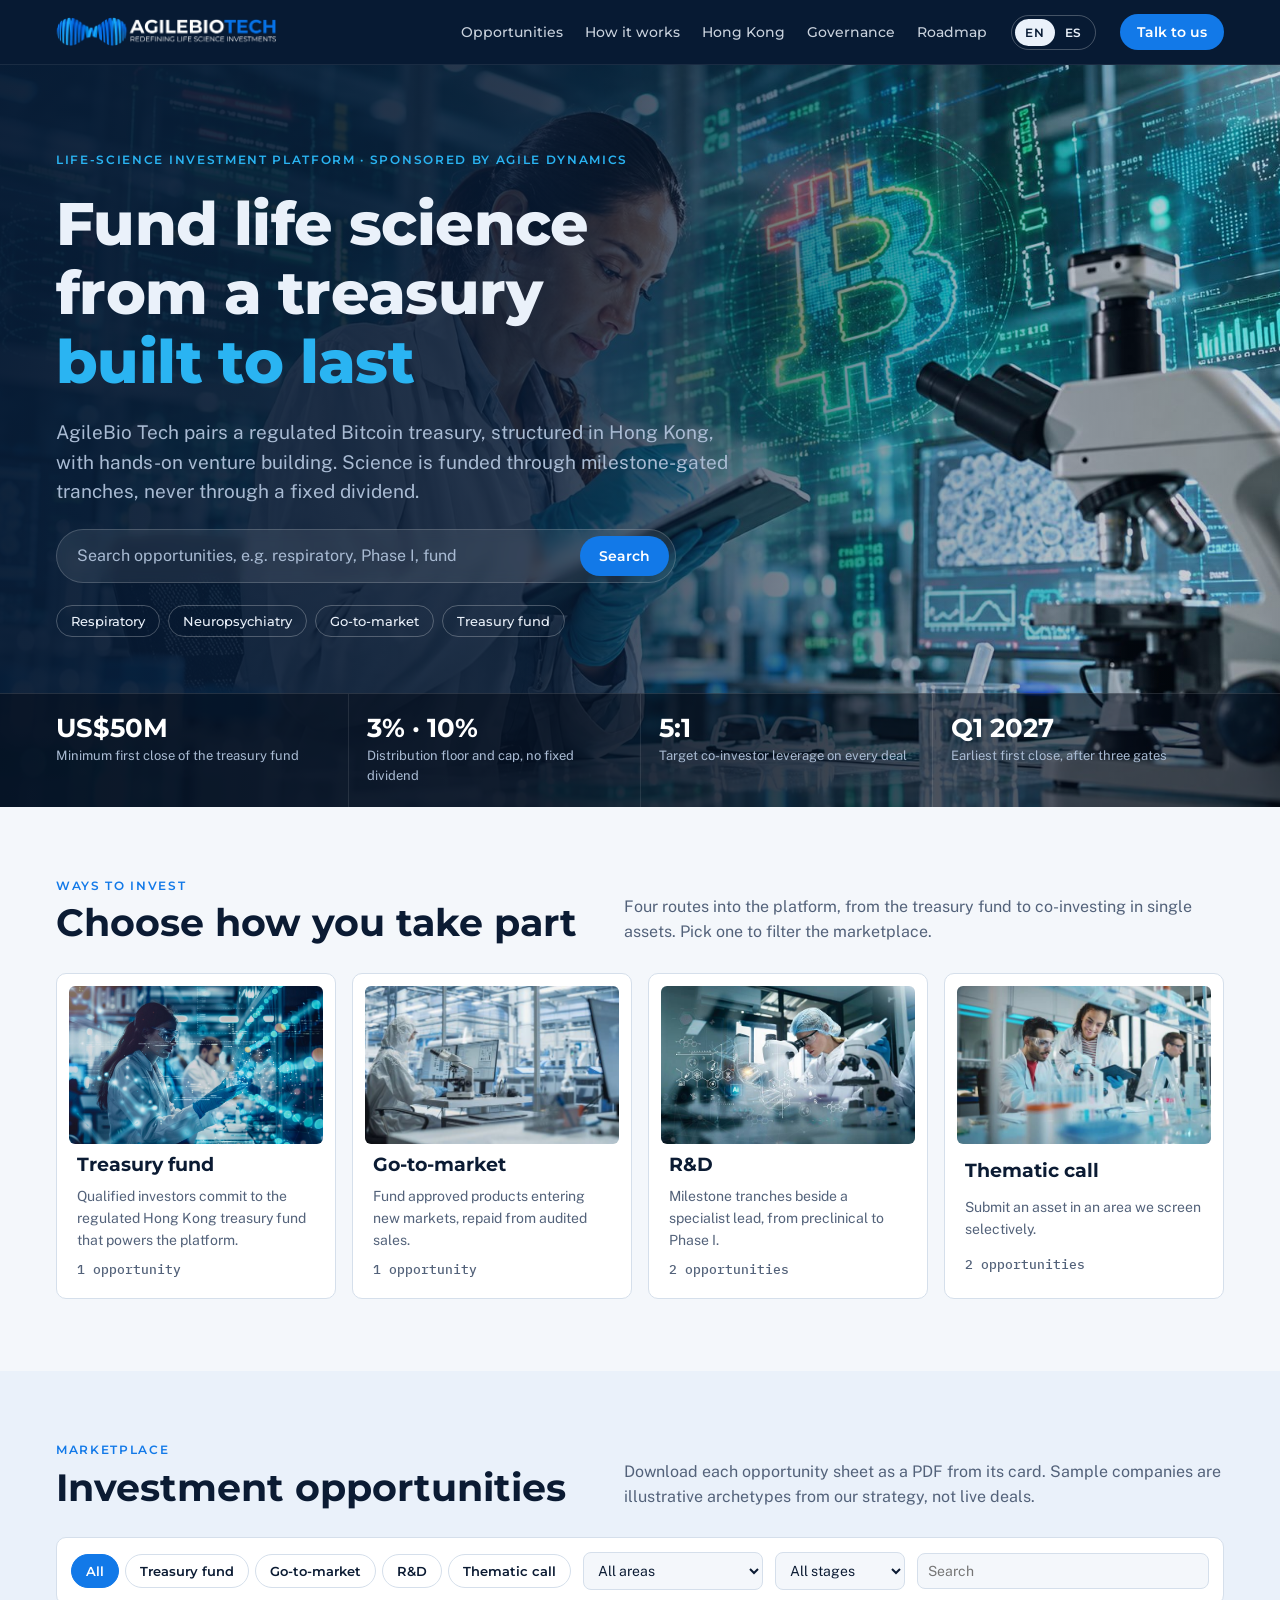
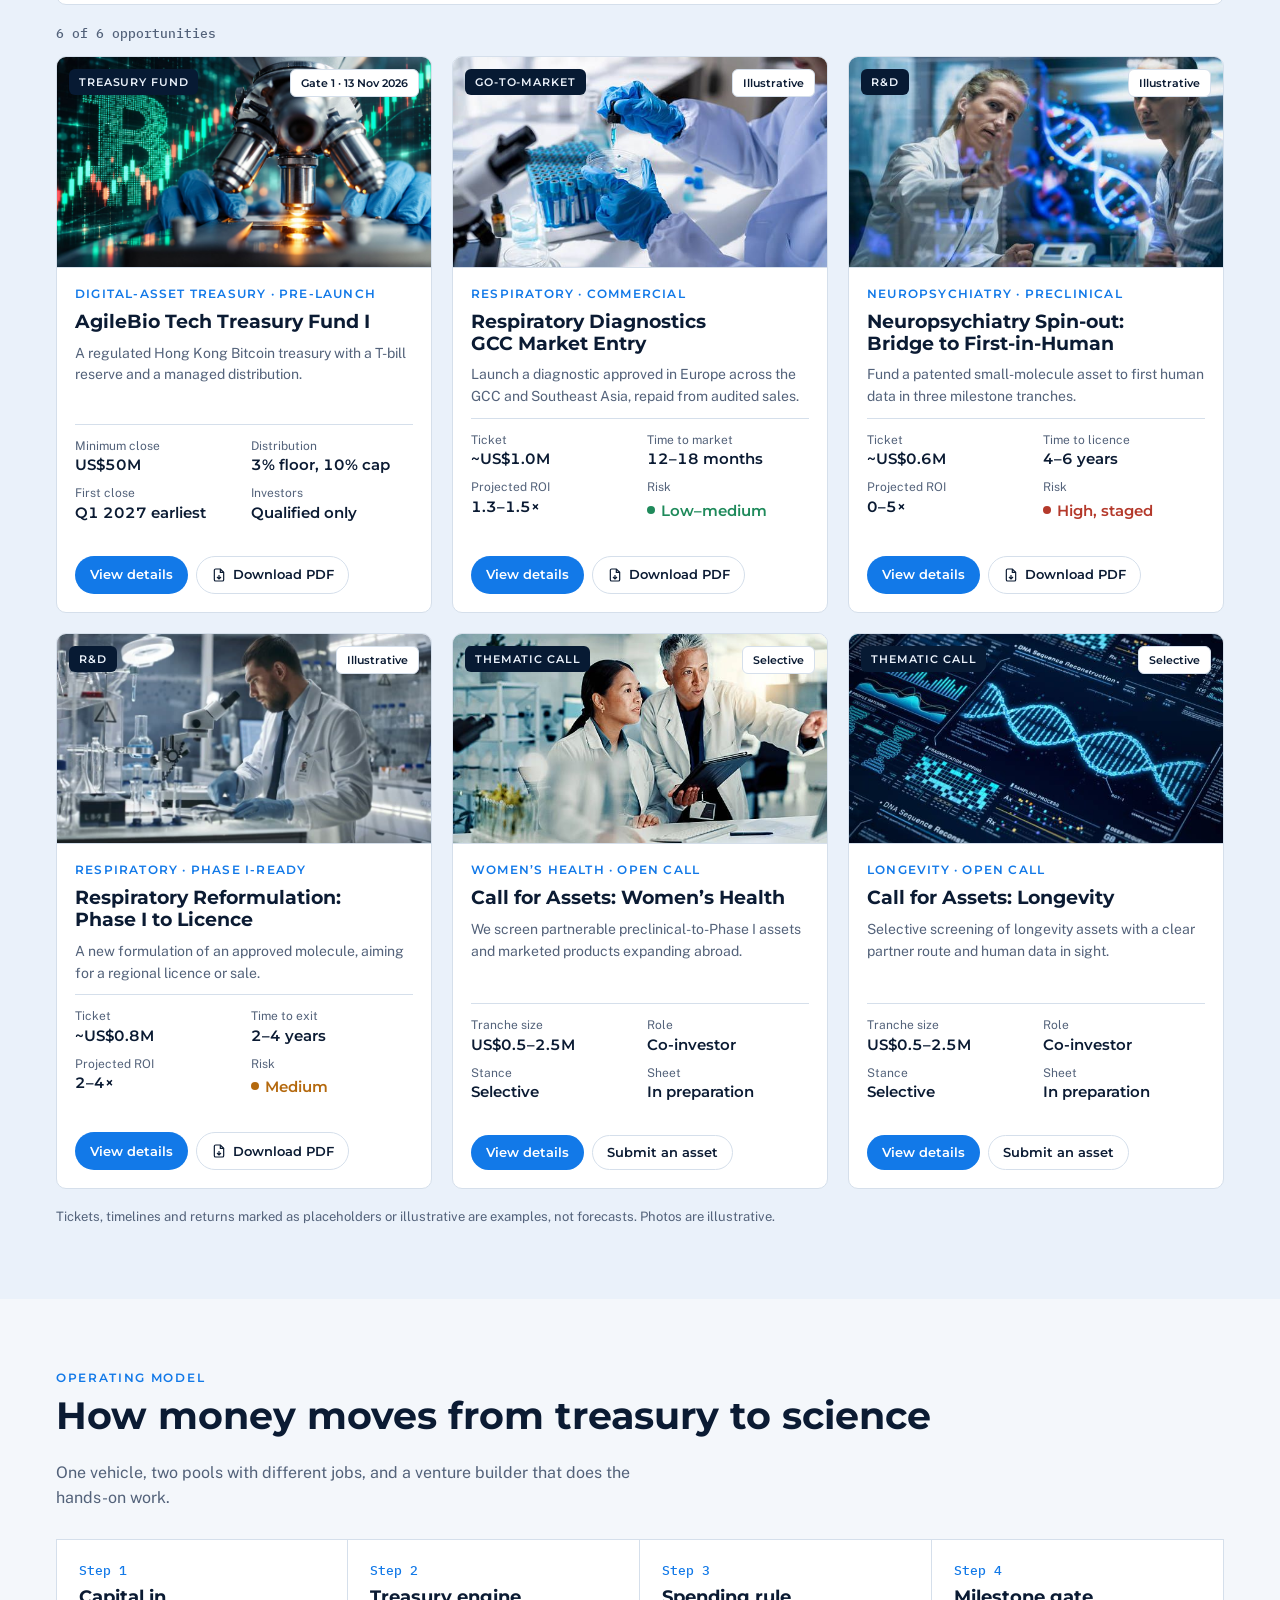
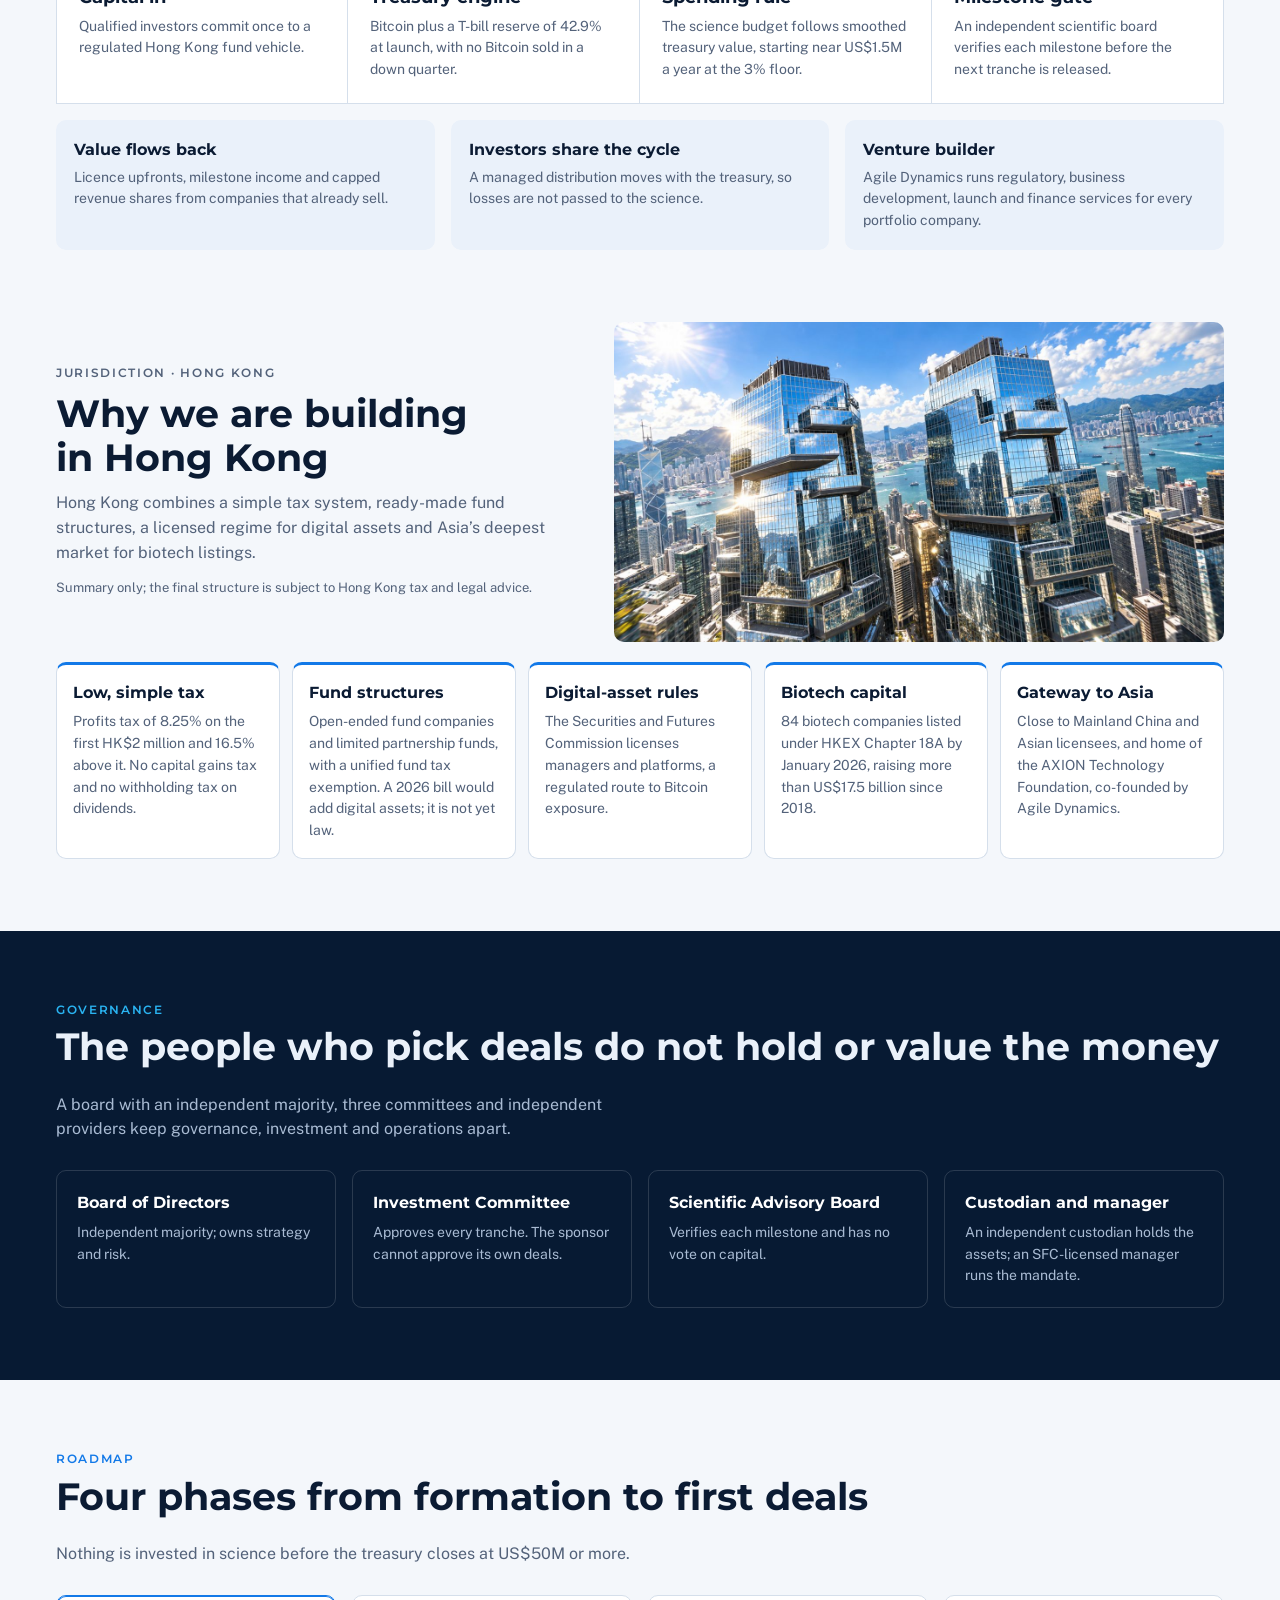
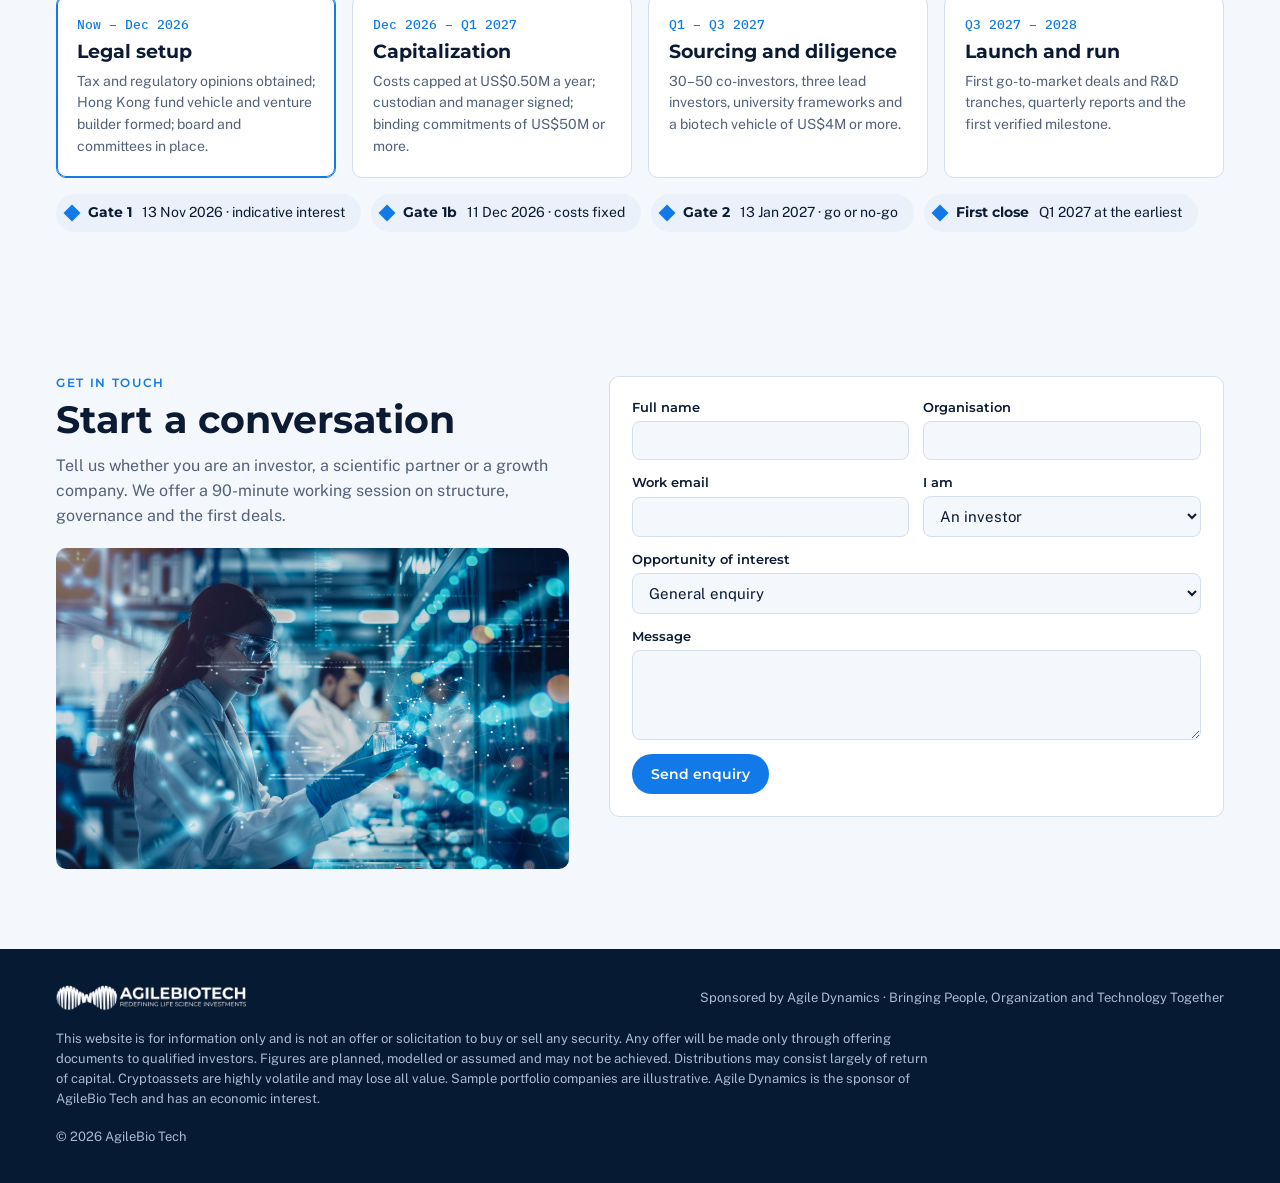
==== biotech/index.html @ 610069b4 "Add AgileBio Tech site at /biotech The site came as an export of a claude.ai artifact (index.html wi" ====
<!doctype html>
<html lang="en">
<head>
<meta charset="utf-8">
<meta name="viewport" content="width=device-width,initial-scale=1,viewport-fit=cover">
<title>AgileBio Tech</title>
<link rel="icon" type="image/png" href="/biotech/img/favicon.png">
<link rel="apple-touch-icon" href="/biotech/img/apple-touch-icon.png">
<link rel="preconnect" href="https://fonts.googleapis.com">
<link rel="preconnect" href="https://fonts.gstatic.com" crossorigin>
<link rel="stylesheet" href="https://fonts.googleapis.com/css2?family=Montserrat:wght@500;600;700;800&family=Public+Sans:wght@400;500;600&family=IBM+Plex+Mono:wght@500&display=swap">
<style>:root{color-scheme:light;box-sizing:border-box;padding-top:env(safe-area-inset-top,0px);padding-bottom:env(safe-area-inset-bottom,0px)}html{scroll-padding-top:env(safe-area-inset-top,0px)}body{margin:0;padding:0;font:14px -apple-system,BlinkMacSystemFont,sans-serif;background:#fff;color:#000}img{max-width:100%}[hidden]:not([hidden=until-found i]){display:none!important}</style>
<style>
/* Layout: navy masthead and hero, then a light marketplace of opportunity cards, then explanatory bands. */
:root{
  --bg:#F4F7FB; --surface:#FFFFFF; --surface-2:#EAF1FA; --ink:#0B1B33; --muted:#53627A; --line:#D5DFEB;
  --accent:#1279E8; --accent-ink:#FFFFFF; --sky:#2AB4F2; --navy:#071A33; --navy-ink:#EAF1FA; --navy-muted:#A9BBD3;
  --hatch:#DCE6F2; --good:#1F8A5B; --warn:#B4690E; --crit:#B4392B;
  --display:"Montserrat",Arial,sans-serif; --body:"Public Sans","Helvetica Neue",Arial,sans-serif; --mono:"IBM Plex Mono",ui-monospace,Menlo,monospace;
  --radius:10px;
}
@media (prefers-color-scheme: dark){ :root:not([data-theme="light"]){
  --bg:#07101D; --surface:#0E1A2C; --surface-2:#13233A; --ink:#E6EEF8; --muted:#9AACC5; --line:#21324B;
  --accent:#3B93F5; --accent-ink:#06101E; --sky:#4BC3F7; --navy:#040B16; --navy-ink:#EAF1FA; --navy-muted:#A9BBD3;
  --hatch:#1A2B44; --good:#4CC28C; --warn:#E5A04A; --crit:#EE7B6C; color-scheme:dark }}
:root[data-theme="dark"]{
  --bg:#07101D; --surface:#0E1A2C; --surface-2:#13233A; --ink:#E6EEF8; --muted:#9AACC5; --line:#21324B;
  --accent:#3B93F5; --accent-ink:#06101E; --sky:#4BC3F7; --navy:#040B16; --navy-ink:#EAF1FA; --navy-muted:#A9BBD3;
  --hatch:#1A2B44; --good:#4CC28C; --warn:#E5A04A; --crit:#EE7B6C; color-scheme:dark }
*{box-sizing:border-box}
html{scroll-behavior:smooth}
@media (prefers-reduced-motion: reduce){html{scroll-behavior:auto}*{transition:none!important;animation:none!important}}
body{background:var(--bg);color:var(--ink);font:16px/1.55 var(--body)}
body::before{content:"";position:fixed;inset:0 0 auto;height:env(safe-area-inset-top,0px);z-index:30;background:var(--navy)}
a{color:var(--accent)}
h1,h2,h3{font-family:var(--display);text-wrap:balance;margin:0;line-height:1.15}
p{margin:0}
.wrap{max-width:1200px;margin:0 auto;padding-left:max(16px,env(safe-area-inset-left,0px));padding-right:max(16px,env(safe-area-inset-right,0px))}
.eyebrow{font:600 12px/1.2 var(--display);letter-spacing:.14em;text-transform:uppercase;color:var(--accent)}
.btn{display:inline-flex;align-items:center;gap:8px;font:600 14px/1 var(--display);padding:12px 18px;border-radius:999px;border:1px solid transparent;cursor:pointer;text-decoration:none;transition:transform .15s,background .15s}
.btn:focus-visible,button:focus-visible,a:focus-visible,select:focus-visible,input:focus-visible,textarea:focus-visible{outline:3px solid var(--sky);outline-offset:2px}
.btn-primary{background:var(--accent);color:var(--accent-ink)}
.btn-primary:hover{transform:translateY(-1px)}
.btn-ghost{background:transparent;color:var(--ink);border-color:var(--line)}
.btn-ghost:hover{border-color:var(--accent);color:var(--accent)}

/* Masthead */
header.top{position:sticky;top:env(safe-area-inset-top,0px);z-index:20;background:var(--navy);border-bottom:1px solid rgba(255,255,255,.08)}
.top .wrap{display:flex;align-items:center;gap:24px;padding-block:14px}
.logo img{height:30px;width:auto;display:block}
nav.main{display:flex;gap:22px;margin-left:auto;flex-wrap:wrap}
nav.main a{color:var(--navy-ink);text-decoration:none;font:500 14px var(--display);opacity:.85}
nav.main a:hover{opacity:1;color:var(--sky)}
.top .btn{padding:10px 16px}
.lang{display:flex;border:1px solid rgba(255,255,255,.25);border-radius:999px;padding:3px}
.lang button{background:transparent;border:0;color:var(--navy-ink);font:600 12px var(--display);letter-spacing:.06em;padding:6px 10px;border-radius:999px;cursor:pointer}
.lang button[aria-pressed="true"]{background:var(--navy-ink);color:var(--navy)}
@media (max-width:900px){nav.main{display:none}.lang{margin-left:auto}}
@media (max-width:420px){.top .btn{display:none}}

/* Hero */
.hero{position:relative;background:var(--navy);color:var(--navy-ink);overflow:hidden}
.hero img.bg{position:absolute;inset:0;width:100%;height:100%;object-fit:cover;object-position:70% 30%}
.hero::after{content:"";position:absolute;inset:0;background:linear-gradient(90deg,rgba(7,26,51,.96) 0%,rgba(7,26,51,.86) 42%,rgba(7,26,51,.35) 75%,rgba(7,26,51,.15) 100%)}
.hero .wrap{position:relative;z-index:1;padding-block:88px 56px;display:grid;gap:22px}
.hero h1{font-size:clamp(34px,5.2vw,60px);font-weight:800;max-width:15ch;letter-spacing:-.01em}
.hero h1 span{color:var(--sky)}
.hero .lede{font-size:clamp(16px,1.6vw,19px);max-width:56ch;color:var(--navy-muted)}
.hero .eyebrow{color:var(--sky)}
.search{display:flex;gap:8px;max-width:620px;background:rgba(255,255,255,.08);border:1px solid rgba(255,255,255,.18);padding:6px;border-radius:999px;backdrop-filter:blur(6px)}
.search input{flex:1;min-width:0;background:transparent;border:0;color:var(--navy-ink);font:16px var(--body);padding:8px 14px}
.search input::placeholder{color:var(--navy-muted)}
.quick{display:flex;flex-wrap:wrap;gap:8px}
.quick button{background:transparent;border:1px solid rgba(255,255,255,.25);color:var(--navy-ink);border-radius:999px;padding:7px 14px;font:500 13px var(--display);cursor:pointer}
.quick button:hover{border-color:var(--sky);color:var(--sky)}
.stats{position:relative;z-index:1;border-top:1px solid rgba(255,255,255,.12);background:rgba(4,12,24,.55)}
.stats .wrap{display:grid;grid-template-columns:repeat(4,1fr);gap:0;padding-block:0}
.stat{padding:20px 18px;border-left:1px solid rgba(255,255,255,.1)}
.stat:first-child{border-left:0;padding-left:0}
.stat .v{font:700 26px/1.1 var(--display);color:#FFFFFF}
.stat .l{font-size:13px;color:var(--navy-muted);margin-top:4px}
@media (max-width:760px){.stats .wrap{grid-template-columns:1fr 1fr}.stat{border-left:0;padding-left:0}}

section.band{padding-block:72px}
.section-head{display:flex;flex-wrap:wrap;align-items:end;justify-content:space-between;gap:16px;margin-bottom:28px}
.section-head h2{font-size:clamp(26px,3vw,38px);font-weight:700;margin-top:8px}
.section-head p.sub{color:var(--muted);max-width:60ch;margin-top:8px}

/* Sectors */
.sectors{display:grid;grid-template-columns:repeat(4,1fr);gap:16px}
.sector{background:var(--surface);border:1px solid var(--line);border-radius:var(--radius);padding:12px 12px 20px;text-align:left;cursor:pointer;display:grid;gap:10px;color:var(--ink);font:inherit;transition:border-color .15s,transform .15s}
.sector:hover{border-color:var(--accent);transform:translateY(-2px)}
.sector .n{font:500 13px var(--mono);color:var(--muted)}
.sector h3{font-size:19px;padding:0 8px}
.sector p,.sector .n{padding:0 8px}
.sector p{color:var(--muted);font-size:14px}
.sector img{width:100%;aspect-ratio:16/10;object-fit:cover;border-radius:6px;display:block}
@media (max-width:900px){.sectors{grid-template-columns:1fr 1fr}}
@media (max-width:480px){.sectors{grid-template-columns:1fr}}

/* Marketplace */
.market{background:var(--surface-2)}
.filters{display:flex;flex-wrap:wrap;gap:12px;align-items:center;background:var(--surface);border:1px solid var(--line);border-radius:var(--radius);padding:14px;margin-bottom:20px}
.chips{display:flex;flex-wrap:wrap;gap:6px}
.chip{border:1px solid var(--line);background:transparent;color:var(--ink);border-radius:999px;padding:8px 14px;font:600 13px var(--display);cursor:pointer}
.chip[aria-pressed="true"]{background:var(--accent);border-color:var(--accent);color:var(--accent-ink)}
.filters select,.filters input{background:var(--bg);color:var(--ink);border:1px solid var(--line);border-radius:8px;padding:9px 10px;font:14px var(--body);min-width:0}
.filters .grow{flex:1;min-width:180px}
.count{font:500 13px var(--mono);color:var(--muted);margin-bottom:14px}
.grid{display:grid;grid-template-columns:repeat(3,1fr);gap:20px}
@media (max-width:980px){.grid{grid-template-columns:1fr 1fr}}
@media (max-width:620px){.grid{grid-template-columns:1fr}}
.card{background:var(--surface);border:1px solid var(--line);border-radius:var(--radius);overflow:hidden;display:flex;flex-direction:column;min-width:0}
.ph{position:relative;aspect-ratio:16/9;max-width:100%;background:var(--surface-2);overflow:hidden;border-bottom:1px solid var(--line)}
.ph img{position:absolute;inset:0;width:100%;height:100%;object-fit:cover;transition:transform .4s}
.card:hover .ph img{transform:scale(1.04)}
.ph .type{position:absolute;z-index:1;top:12px;left:12px;background:var(--navy);color:var(--navy-ink);font:600 11px var(--display);letter-spacing:.08em;text-transform:uppercase;padding:6px 10px;border-radius:6px}
.ph .status{position:absolute;z-index:1;top:12px;right:12px;background:var(--surface);color:var(--ink);font:600 11px var(--display);padding:6px 10px;border-radius:6px;border:1px solid var(--line)}
.card .body{padding:18px;display:flex;flex-direction:column;gap:10px;flex:1}
.card .area{font:600 12px var(--display);letter-spacing:.1em;text-transform:uppercase;color:var(--accent)}
.card h3{font-size:19px;font-weight:700}
.card .sum{color:var(--muted);font-size:14px}
.kv{display:grid;grid-template-columns:1fr 1fr;gap:10px 14px;border-top:1px solid var(--line);padding-top:12px;margin-top:auto}
.kv dt{font-size:12px;color:var(--muted)}
.kv dd{margin:0;font:600 15px var(--display);font-variant-numeric:tabular-nums}
.risk{display:inline-flex;align-items:center;gap:6px}
.risk::before{content:"";width:8px;height:8px;border-radius:50%;background:currentColor}
.r-low{color:var(--good)}.r-med{color:var(--warn)}.r-high{color:var(--crit)}
.card .foot{display:flex;gap:8px;padding:0 18px 18px;flex-wrap:wrap}
.card .foot .btn{padding:10px 14px;font-size:13px}
.pdf{display:inline-flex;align-items:center;gap:6px}
.pdf svg{width:16px;height:16px}
.empty{padding:40px;text-align:center;color:var(--muted);background:var(--surface);border:1px dashed var(--line);border-radius:var(--radius)}
.note-ill{font-size:13px;color:var(--muted);margin-top:18px}

/* Model */
.steps{display:grid;grid-template-columns:repeat(4,1fr);gap:0;counter-reset:s}
.step{padding:22px;border:1px solid var(--line);background:var(--surface);display:grid;gap:8px;align-content:start}
.step+.step{border-left:0}
.step .k{font:500 13px var(--mono);color:var(--accent)}
.step h3{font-size:18px}
.step p{color:var(--muted);font-size:14px}
@media (max-width:900px){.steps{grid-template-columns:1fr 1fr}.step+.step{border-left:1px solid var(--line)}}
@media (max-width:520px){.steps{grid-template-columns:1fr}}
.flowback{margin-top:16px;display:grid;grid-template-columns:repeat(3,1fr);gap:16px}
.flowback div{background:var(--surface-2);border-radius:var(--radius);padding:18px}
.flowback b{font-family:var(--display);display:block;margin-bottom:4px}
.flowback p{color:var(--muted);font-size:14px}
@media (max-width:760px){.flowback{grid-template-columns:1fr}}

/* Split image band */
.split{display:grid;grid-template-columns:1.05fr 1fr;gap:40px;align-items:center}
.split img{width:100%;aspect-ratio:4/3;object-fit:cover;border-radius:var(--radius)}
@media (max-width:860px){.split{grid-template-columns:1fr}}
.hk{display:grid;gap:20px}
.hk-top{display:grid;grid-template-columns:1fr 1.15fr;gap:28px;align-items:stretch}
.hk-intro{display:flex;flex-direction:column;justify-content:center;gap:12px;min-width:0}
.hk-intro h2{font-size:clamp(26px,3vw,38px)}
.hk-intro p{color:var(--muted)}
.hk-intro .hk-note{font-size:13px}
.hk-top img{width:100%;height:100%;min-height:220px;max-height:320px;object-fit:cover;object-position:50% 35%;border-radius:var(--radius)}
.hk-grid{display:grid;grid-template-columns:repeat(5,1fr);gap:12px}
.hk-grid div{background:var(--surface);border:1px solid var(--line);border-top:3px solid var(--accent);border-radius:var(--radius);padding:16px;min-width:0}
.hk-grid b{font-family:var(--display);display:block;margin-bottom:6px}
.hk-grid p{color:var(--muted);font-size:14px}
@media (max-width:1000px){.hk-grid{grid-template-columns:repeat(3,1fr)}}
@media (max-width:760px){.hk-top{grid-template-columns:1fr}.hk-grid{grid-template-columns:1fr 1fr}}
@media (max-width:480px){.hk-grid{grid-template-columns:1fr}}
.juris{display:grid;gap:12px}
.jur{display:grid;grid-template-columns:150px 1fr;gap:14px;padding:14px 0;border-top:1px solid var(--line)}
.jur b{font-family:var(--display)}
.jur span{color:var(--muted);font-size:15px}
@media (max-width:480px){.jur{grid-template-columns:1fr;gap:2px}}

/* Governance (navy band) */
.navyband{background:var(--navy);color:var(--navy-ink)}
.navyband .eyebrow{color:var(--sky)}
.navyband .section-head p.sub{color:var(--navy-muted)}
.gov{display:grid;grid-template-columns:repeat(4,1fr);gap:16px}
.gov div{border:1px solid rgba(255,255,255,.14);border-radius:var(--radius);padding:20px}
.gov b{font-family:var(--display);display:block;margin-bottom:6px;color:#FFFFFF}
.gov p{color:var(--navy-muted);font-size:14px}
@media (max-width:900px){.gov{grid-template-columns:1fr 1fr}}
@media (max-width:520px){.gov{grid-template-columns:1fr}}

/* Roadmap */
.road{display:grid;grid-template-columns:repeat(4,1fr);gap:16px}
.phase{background:var(--surface);border:1px solid var(--line);border-radius:var(--radius);padding:20px;display:grid;gap:8px;align-content:start}
.phase.on{border-color:var(--accent);box-shadow:0 0 0 1px var(--accent) inset}
.phase .d{font:500 13px var(--mono);color:var(--accent)}
.phase p{color:var(--muted);font-size:14px}
.gates{display:flex;flex-wrap:wrap;gap:10px;margin-top:16px}
.gate{display:flex;align-items:center;gap:10px;background:var(--surface-2);border-radius:999px;padding:8px 16px 8px 10px;font-size:14px}
.gate i{width:12px;height:12px;transform:rotate(45deg);background:var(--accent);display:inline-block}
.gate b{font-family:var(--display)}
@media (max-width:900px){.road{grid-template-columns:1fr 1fr}}
@media (max-width:520px){.road{grid-template-columns:1fr}}


/* Contact */
.contact{display:grid;grid-template-columns:1fr 1.2fr;gap:40px;align-items:start}
.contact form{background:var(--surface);border:1px solid var(--line);border-radius:var(--radius);padding:22px;display:grid;gap:14px}
.contact label{display:grid;gap:6px;font:600 13px var(--display)}
.contact input,.contact select,.contact textarea{width:100%;min-width:0;background:var(--bg);color:var(--ink);border:1px solid var(--line);border-radius:8px;padding:10px 12px;font:15px var(--body)}
.contact .row{display:grid;grid-template-columns:1fr 1fr;gap:14px}
.contact .done{background:var(--surface-2);border-radius:8px;padding:12px;font-size:14px}
@media (max-width:860px){.contact{grid-template-columns:1fr}.contact .row{grid-template-columns:1fr}}

footer{background:var(--navy);color:var(--navy-muted);font-size:13px}
footer .wrap{padding-block:36px;display:grid;gap:18px}
footer .fl{display:flex;flex-wrap:wrap;gap:20px;align-items:center;justify-content:space-between}
footer img{height:26px}
footer p{max-width:110ch}

/* Back to top */
.to-top{position:fixed;right:max(20px,calc(env(safe-area-inset-right,0px) + 16px));bottom:max(20px,calc(env(safe-area-inset-bottom,0px) + 16px));z-index:25;width:48px;height:48px;border-radius:50%;border:0;background:var(--accent);color:var(--accent-ink);display:grid;place-items:center;cursor:pointer;box-shadow:0 6px 18px rgba(7,26,51,.28);opacity:0;transform:translateY(12px);pointer-events:none;transition:opacity .2s,transform .2s}
.to-top.show{opacity:1;transform:none;pointer-events:auto}
.to-top:hover{background:var(--sky)}
.to-top svg{width:22px;height:22px}
/* Detail dialog */
dialog{border:0;border-radius:14px;padding:0;max-width:720px;width:calc(100% - 32px);background:var(--surface);color:var(--ink)}
dialog::backdrop{background:rgba(4,11,22,.6)}
.dlg-head{background:var(--navy);color:var(--navy-ink);padding:24px}
.dlg-head .eyebrow{color:var(--sky)}
.dlg-head h3{font-size:24px;margin-top:6px}
.dlg-head p{color:var(--navy-muted);margin-top:8px;font-size:15px}
.dlg-body{padding:22px 24px;display:grid;gap:18px;max-height:60vh;overflow:auto}
.dlg-body h4{font:700 13px var(--display);letter-spacing:.1em;text-transform:uppercase;color:var(--accent);margin:0 0 6px}
.dlg-body ul{margin:0;padding-left:18px;color:var(--ink)}
.dlg-body li{margin-bottom:4px}
.dlg-body .kv{margin-top:0;border-top:0;padding-top:0;grid-template-columns:repeat(4,1fr)}
@media (max-width:560px){.dlg-body .kv{grid-template-columns:1fr 1fr}}
.dlg-foot{display:flex;gap:10px;justify-content:flex-end;padding:16px 24px;border-top:1px solid var(--line);flex-wrap:wrap}
</style>
</head>
<body>

<header class="top">
  <div class="wrap">
    <a class="logo" href="#top" aria-label="AgileBio Tech home"><img src="/biotech/img/logo-duo.png" alt="AgileBio Tech, Redefining Life Science Investments"></a>
    <nav class="main" aria-label="Main">
      <a href="#opportunities">Opportunities</a>
      <a href="#model">How it works</a>
      <a href="#hongkong">Hong Kong</a>
      <a href="#governance">Governance</a>
      <a href="#roadmap">Roadmap</a>
    </nav>
    <div class="lang" role="group" aria-label="Language">
      <button type="button" data-lang="en" aria-pressed="true">EN</button>
      <button type="button" data-lang="es" aria-pressed="false">ES</button>
    </div>
    <a class="btn btn-primary" href="#contact">Talk to us</a>
  </div>
</header>

<main id="top">
<section class="hero" aria-labelledby="hero-title">
  <img class="bg" src="/biotech/img/hero-lab.jpg" alt="">
  <div class="wrap">
    <p class="eyebrow">Life-science investment platform · sponsored by Agile Dynamics</p>
    <h1 id="hero-title">Fund life science from a treasury <span>built to last</span></h1>
    <p class="lede">AgileBio Tech pairs a regulated Bitcoin treasury, structured in Hong Kong, with hands-on venture building. Science is funded through milestone-gated tranches, never through a fixed dividend.</p>
    <form class="search" role="search" id="heroSearch">
      <input id="q-hero" type="search" aria-label="Search opportunities" placeholder="Search opportunities, e.g. respiratory, Phase I, fund">
      <button class="btn btn-primary" type="submit">Search</button>
    </form>
    <div class="quick" aria-label="Popular searches">
      <button type="button" data-q="Respiratory">Respiratory</button>
      <button type="button" data-q="Neuropsychiatry">Neuropsychiatry</button>
      <button type="button" data-type="Go-to-market">Go-to-market</button>
      <button type="button" data-type="Treasury fund">Treasury fund</button>
    </div>
  </div>
  <div class="stats">
    <div class="wrap">
      <div class="stat"><div class="v">US$50M</div><div class="l">Minimum first close of the treasury fund</div></div>
      <div class="stat"><div class="v">3% · 10%</div><div class="l">Distribution floor and cap, no fixed dividend</div></div>
      <div class="stat"><div class="v">5:1</div><div class="l">Target co-investor leverage on every deal</div></div>
      <div class="stat"><div class="v">Q1 2027</div><div class="l">Earliest first close, after three gates</div></div>
    </div>
  </div>
</section>

<section class="band" aria-labelledby="sectors-title">
  <div class="wrap">
    <div class="section-head">
      <div><p class="eyebrow">Ways to invest</p><h2 id="sectors-title">Choose how you take part</h2></div>
      <p class="sub">Four routes into the platform, from the treasury fund to co-investing in single assets. Pick one to filter the marketplace.</p>
    </div>
    <div class="sectors" id="sectors"></div>
  </div>
</section>

<section class="band market" id="opportunities" aria-labelledby="opp-title">
  <div class="wrap">
    <div class="section-head">
      <div><p class="eyebrow">Marketplace</p><h2 id="opp-title">Investment opportunities</h2></div>
      <p class="sub">Download each opportunity sheet as a PDF from its card. Sample companies are illustrative archetypes from our strategy, not live deals.</p>
    </div>
    <div class="filters" role="group" aria-label="Filter opportunities">
      <div class="chips" id="typeChips"></div>
      <select id="f-area" aria-label="Therapeutic area"><option value="">All areas</option></select>
      <select id="f-stage" aria-label="Stage"><option value="">All stages</option></select>
      <input id="f-q" class="grow" type="search" placeholder="Search" aria-label="Search opportunities">
    </div>
    <p class="count" id="count" aria-live="polite"></p>
    <div class="grid" id="grid"></div>
    <p class="note-ill">Tickets, timelines and returns marked as placeholders or illustrative are examples, not forecasts. Photos are illustrative.</p>
  </div>
</section>

<section class="band" id="model" aria-labelledby="model-title">
  <div class="wrap">
    <div class="section-head">
      <div><p class="eyebrow">Operating model</p><h2 id="model-title">How money moves from treasury to science</h2></div>
      <p class="sub">One vehicle, two pools with different jobs, and a venture builder that does the hands-on work.</p>
    </div>
    <div class="steps">
      <div class="step"><span class="k">Step 1</span><h3>Capital in</h3><p>Qualified investors commit once to a regulated Hong Kong fund vehicle.</p></div>
      <div class="step"><span class="k">Step 2</span><h3>Treasury engine</h3><p>Bitcoin plus a T-bill reserve of 42.9% at launch, with no Bitcoin sold in a down quarter.</p></div>
      <div class="step"><span class="k">Step 3</span><h3>Spending rule</h3><p>The science budget follows smoothed treasury value, starting near US$1.5M a year at the 3% floor.</p></div>
      <div class="step"><span class="k">Step 4</span><h3>Milestone gate</h3><p>An independent scientific board verifies each milestone before the next tranche is released.</p></div>
    </div>
    <div class="flowback">
      <div><b>Value flows back</b><p>Licence upfronts, milestone income and capped revenue shares from companies that already sell.</p></div>
      <div><b>Investors share the cycle</b><p>A managed distribution moves with the treasury, so losses are not passed to the science.</p></div>
      <div><b>Venture builder</b><p>Agile Dynamics runs regulatory, business development, launch and finance services for every portfolio company.</p></div>
    </div>
  </div>
</section>

<section class="band" id="hongkong" aria-labelledby="hk-title" style="padding-top:0">
  <div class="wrap hk">
    <div class="hk-top">
      <div class="hk-intro">
        <p class="eyebrow">Jurisdiction · Hong Kong</p>
        <h2 id="hk-title">Why we are building in Hong Kong</h2>
        <p>Hong Kong combines a simple tax system, ready-made fund structures, a licensed regime for digital assets and Asia’s deepest market for biotech listings.</p>
        <p class="hk-note">Summary only; the final structure is subject to Hong Kong tax and legal advice.</p>
      </div>
      <img src="/biotech/img/hk-towers.jpg" alt="Glass office towers above Victoria Harbour, Hong Kong">
    </div>
    <div class="hk-grid">
      <div><b>Low, simple tax</b><p>Profits tax of 8.25% on the first HK$2 million and 16.5% above it. No capital gains tax and no withholding tax on dividends.</p></div>
      <div><b>Fund structures</b><p>Open-ended fund companies and limited partnership funds, with a unified fund tax exemption. A 2026 bill would add digital assets; it is not yet law.</p></div>
      <div><b>Digital-asset rules</b><p>The Securities and Futures Commission licenses managers and platforms, a regulated route to Bitcoin exposure.</p></div>
      <div><b>Biotech capital</b><p>84 biotech companies listed under HKEX Chapter 18A by January 2026, raising more than US$17.5 billion since 2018.</p></div>
      <div><b>Gateway to Asia</b><p>Close to Mainland China and Asian licensees, and home of the AXION Technology Foundation, co-founded by Agile Dynamics.</p></div>
    </div>
  </div>
</section>

<section class="band navyband" id="governance" aria-labelledby="gov-title">
  <div class="wrap">
    <div class="section-head">
      <div><p class="eyebrow">Governance</p><h2 id="gov-title">The people who pick deals do not hold or value the money</h2></div>
      <p class="sub">A board with an independent majority, three committees and independent providers keep governance, investment and operations apart.</p>
    </div>
    <div class="gov">
      <div><b>Board of Directors</b><p>Independent majority; owns strategy and risk.</p></div>
      <div><b>Investment Committee</b><p>Approves every tranche. The sponsor cannot approve its own deals.</p></div>
      <div><b>Scientific Advisory Board</b><p>Verifies each milestone and has no vote on capital.</p></div>
      <div><b>Custodian and manager</b><p>An independent custodian holds the assets; an SFC-licensed manager runs the mandate.</p></div>
    </div>
  </div>
</section>

<section class="band" id="roadmap" aria-labelledby="road-title">
  <div class="wrap">
    <div class="section-head">
      <div><p class="eyebrow">Roadmap</p><h2 id="road-title">Four phases from formation to first deals</h2></div>
      <p class="sub">Nothing is invested in science before the treasury closes at US$50M or more.</p>
    </div>
    <div class="road">
      <div class="phase on"><span class="d">Now – Dec 2026</span><h3>Legal setup</h3><p>Tax and regulatory opinions obtained; Hong Kong fund vehicle and venture builder formed; board and committees in place.</p></div>
      <div class="phase"><span class="d">Dec 2026 – Q1 2027</span><h3>Capitalization</h3><p>Costs capped at US$0.50M a year; custodian and manager signed; binding commitments of US$50M or more.</p></div>
      <div class="phase"><span class="d">Q1 – Q3 2027</span><h3>Sourcing and diligence</h3><p>30–50 co-investors, three lead investors, university frameworks and a biotech vehicle of US$4M or more.</p></div>
      <div class="phase"><span class="d">Q3 2027 – 2028</span><h3>Launch and run</h3><p>First go-to-market deals and R&amp;D tranches, quarterly reports and the first verified milestone.</p></div>
    </div>
    <div class="gates" aria-label="Decision gates">
      <span class="gate"><i></i><b>Gate 1</b> 13 Nov 2026 · indicative interest</span>
      <span class="gate"><i></i><b>Gate 1b</b> 11 Dec 2026 · costs fixed</span>
      <span class="gate"><i></i><b>Gate 2</b> 13 Jan 2027 · go or no-go</span>
      <span class="gate"><i></i><b>First close</b> Q1 2027 at the earliest</span>
    </div>
  </div>
</section>

<section class="band" id="contact" aria-labelledby="contact-title">
  <div class="wrap contact">
    <div>
      <p class="eyebrow">Get in touch</p>
      <h2 id="contact-title" style="font-size:clamp(26px,3vw,38px);margin-top:8px">Start a conversation</h2>
      <p style="color:var(--muted);margin-top:12px">Tell us whether you are an investor, a scientific partner or a growth company. We offer a 90-minute working session on structure, governance and the first deals.</p>
      <img src="/biotech/img/scientist.jpg" alt="Scientist holding a sample jar in a laboratory" style="width:100%;aspect-ratio:16/10;object-fit:cover;border-radius:var(--radius);margin-top:20px">
    </div>
    <form id="contactForm" novalidate>
      <div class="row">
        <label for="c-name">Full name<input id="c-name" name="name" required autocomplete="name"></label>
        <label for="c-org">Organisation<input id="c-org" name="org" autocomplete="organization"></label>
      </div>
      <div class="row">
        <label for="c-email">Work email<input id="c-email" name="email" type="email" required autocomplete="email"></label>
        <label for="c-role">I am<select id="c-role" name="role"><option>An investor</option><option>A scientific partner</option><option>A growth company</option><option>A service provider</option></select></label>
      </div>
      <label for="c-interest">Opportunity of interest<select id="c-interest" name="interest"><option value="">General enquiry</option></select></label>
      <label for="c-msg">Message<textarea id="c-msg" name="msg" rows="4" maxlength="1500"></textarea></label>
      <button class="btn btn-primary" type="submit" id="c-send" style="justify-self:start">Send enquiry</button>
      <p class="done" id="formMsg" hidden></p>
    </form>
  </div>
</section>
</main>

<footer>
  <div class="wrap">
    <div class="fl"><img src="/biotech/img/logo-white.png" alt="AgileBio Tech"><span>Sponsored by Agile Dynamics · Bringing People, Organization and Technology Together</span></div>
    <p>This website is for information only and is not an offer or solicitation to buy or sell any security. Any offer will be made only through offering documents to qualified investors. Figures are planned, modelled or assumed and may not be achieved. Distributions may consist largely of return of capital. Cryptoassets are highly volatile and may lose all value. Sample portfolio companies are illustrative. Agile Dynamics is the sponsor of AgileBio Tech and has an economic interest.</p>
    <p>© 2026 AgileBio Tech</p>
  </div>
</footer>

<button class="to-top" id="toTop" type="button" aria-label="Back to top"><svg viewBox="0 0 24 24" fill="none" stroke="currentColor" stroke-width="2.2" stroke-linecap="round" stroke-linejoin="round" aria-hidden="true"><path d="M12 19V5M5 12l7-7 7 7"/></svg></button>

<dialog id="dlg" aria-labelledby="dlg-title">
  <div class="dlg-head"><p class="eyebrow" id="dlg-eye"></p><h3 id="dlg-title"></h3><p id="dlg-sum"></p></div>
  <div class="dlg-body" id="dlg-body"></div>
  <div class="dlg-foot" id="dlg-foot"></div>
</dialog>

<script>
const ICONS = {
  pdf:'<svg viewBox="0 0 24 24" fill="none" stroke="currentColor" stroke-width="1.8" aria-hidden="true"><path d="M14 3H7a2 2 0 0 0-2 2v14a2 2 0 0 0 2 2h10a2 2 0 0 0 2-2V8z"/><path d="M14 3v5h5M12 12v6M9 15l3 3 3-3"/></svg>'
};

/* Static page text: English source → Spanish. Text nodes and a few attributes are swapped by exact match. */
const ES = {
  'Opportunities':'Oportunidades','How it works':'Cómo funciona','Governance':'Gobernanza','Roadmap':'Hoja de ruta','Talk to us':'Hable con nosotros',
  'Life-science investment platform · sponsored by Agile Dynamics':'Plataforma de inversión en ciencias de la vida · patrocinada por Agile Dynamics',
  'Fund life science from a treasury':'Financie las ciencias de la vida desde una tesorería','built to last':'diseñada para durar',
  'AgileBio Tech pairs a regulated Bitcoin treasury, structured in Hong Kong, with hands-on venture building. Science is funded through milestone-gated tranches, never through a fixed dividend.':
    'AgileBio Tech combina una tesorería regulada en Bitcoin, estructurada en Hong Kong, con la creación práctica de empresas. La ciencia se financia mediante tramos sujetos a hitos, nunca mediante un dividendo fijo.',
  'Search':'Buscar','Respiratory':'Respiratorio','Neuropsychiatry':'Neuropsiquiatría','Go-to-market':'Salida al mercado','Treasury fund':'Fondo de tesorería',
  'Minimum first close of the treasury fund':'Primer cierre mínimo del fondo de tesorería',
  'Distribution floor and cap, no fixed dividend':'Mínimo y máximo de distribución, sin dividendo fijo',
  'Target co-investor leverage on every deal':'Apalancamiento objetivo de coinversores en cada operación',
  'Q1 2027':'T1 2027','Earliest first close, after three gates':'Primer cierre más temprano, tras tres controles',
  'Ways to invest':'Formas de invertir','Choose how you take part':'Elija cómo participar',
  'Four routes into the platform, from the treasury fund to co-investing in single assets. Pick one to filter the marketplace.':
    'Cuatro vías de entrada a la plataforma, desde el fondo de tesorería hasta la coinversión en activos concretos. Elija una para filtrar el mercado.',
  'Marketplace':'Mercado','Investment opportunities':'Oportunidades de inversión',
  'Download each opportunity sheet as a PDF from its card. Sample companies are illustrative archetypes from our strategy, not live deals.':
    'Descargue la ficha de cada oportunidad en PDF desde su tarjeta. Las empresas de muestra son arquetipos ilustrativos de nuestra estrategia, no operaciones reales.',
  'All areas':'Todas las áreas','All stages':'Todas las etapas',
  'Tickets, timelines and returns marked as placeholders or illustrative are examples, not forecasts. Photos are illustrative.':
    'Los importes, plazos y rentabilidades marcados como provisionales o ilustrativos son ejemplos, no previsiones. Las fotos son ilustrativas.',
  'Operating model':'Modelo operativo','How money moves from treasury to science':'Cómo pasa el dinero de la tesorería a la ciencia',
  'One vehicle, two pools with different jobs, and a venture builder that does the hands-on work.':
    'Un vehículo, dos fondos con funciones distintas y un creador de empresas que hace el trabajo práctico.',
  'Step 1':'Paso 1','Step 2':'Paso 2','Step 3':'Paso 3','Step 4':'Paso 4',
  'Capital in':'Entrada de capital','Qualified investors commit once to a regulated Hong Kong fund vehicle.':'Los inversores cualificados se comprometen una sola vez con un vehículo de inversión regulado en Hong Kong.',
  'Treasury engine':'Motor de tesorería','Bitcoin plus a T-bill reserve of 42.9% at launch, with no Bitcoin sold in a down quarter.':'Bitcoin más una reserva en letras del Tesoro del 42,9 % al lanzamiento, sin vender Bitcoin en un trimestre bajista.',
  'Spending rule':'Regla de gasto','The science budget follows smoothed treasury value, starting near US$1.5M a year at the 3% floor.':'El presupuesto científico sigue el valor suavizado de la tesorería, empezando en torno a 1,5 M US$ al año con el mínimo del 3 %.',
  'Milestone gate':'Control por hitos','An independent scientific board verifies each milestone before the next tranche is released.':'Un comité científico independiente verifica cada hito antes de liberar el siguiente tramo.',
  'Value flows back':'El valor regresa','Licence upfronts, milestone income and capped revenue shares from companies that already sell.':'Pagos iniciales por licencias, ingresos por hitos y participaciones limitadas en ingresos de empresas que ya venden.',
  'Investors share the cycle':'Los inversores comparten el ciclo','A managed distribution moves with the treasury, so losses are not passed to the science.':'Una distribución gestionada se mueve con la tesorería, de modo que las pérdidas no se trasladan a la ciencia.',
  'Venture builder':'Creador de empresas','Agile Dynamics runs regulatory, business development, launch and finance services for every portfolio company.':'Agile Dynamics presta servicios regulatorios, de desarrollo de negocio, lanzamiento y finanzas a cada empresa de la cartera.',
  'Jurisdiction · Hong Kong':'Jurisdicción · Hong Kong','Why we are building in Hong Kong':'Por qué construimos en Hong Kong',
  'Hong Kong combines a simple tax system, ready-made fund structures, a licensed regime for digital assets and Asia’s deepest market for biotech listings.':
    'Hong Kong combina un sistema fiscal sencillo, estructuras de fondos ya disponibles, un régimen con licencias para activos digitales y el mercado de salidas a bolsa biotecnológicas más profundo de Asia.',
  'Summary only; the final structure is subject to Hong Kong tax and legal advice.':'Solo un resumen; la estructura final está sujeta a asesoramiento fiscal y jurídico en Hong Kong.',
  'Low, simple tax':'Impuestos bajos y sencillos','Profits tax of 8.25% on the first HK$2 million and 16.5% above it. No capital gains tax and no withholding tax on dividends.':
    'Impuesto sobre beneficios del 8,25 % sobre los primeros 2 millones de HK$ y del 16,5 % por encima. Sin impuesto sobre plusvalías ni retención sobre dividendos.',
  'Fund structures':'Estructuras de fondos','Open-ended fund companies and limited partnership funds, with a unified fund tax exemption. A 2026 bill would add digital assets; it is not yet law.':
    'Sociedades de inversión de capital variable y fondos en sociedad comanditaria, con una exención fiscal unificada para fondos. Un proyecto de ley de 2026 añadiría los activos digitales; aún no es ley.',
  'Digital-asset rules':'Normas sobre activos digitales','The Securities and Futures Commission licenses managers and platforms, a regulated route to Bitcoin exposure.':
    'La Comisión de Valores y Futuros (SFC) otorga licencias a gestores y plataformas: una vía regulada de exposición a Bitcoin.',
  'Biotech capital':'Capital biotecnológico','84 biotech companies listed under HKEX Chapter 18A by January 2026, raising more than US$17.5 billion since 2018.':
    '84 empresas biotecnológicas cotizaban bajo el Capítulo 18A de HKEX en enero de 2026 y han captado más de 17.500 millones de US$ desde 2018.',
  'Gateway to Asia':'Puerta de entrada a Asia','Close to Mainland China and Asian licensees, and home of the AXION Technology Foundation, co-founded by Agile Dynamics.':
    'Cerca de China continental y de licenciatarios asiáticos, y sede de la AXION Technology Foundation, cofundada por Agile Dynamics.',
  'The people who pick deals do not hold or value the money':'Quienes eligen las operaciones no custodian ni valoran el dinero',
  'A board with an independent majority, three committees and independent providers keep governance, investment and operations apart.':
    'Un consejo con mayoría independiente, tres comités y proveedores independientes mantienen separados la gobernanza, la inversión y las operaciones.',
  'Board of Directors':'Consejo de Administración','Independent majority; owns strategy and risk.':'Mayoría independiente; responsable de la estrategia y el riesgo.',
  'Investment Committee':'Comité de Inversiones','Approves every tranche. The sponsor cannot approve its own deals.':'Aprueba cada tramo. El patrocinador no puede aprobar sus propias operaciones.',
  'Scientific Advisory Board':'Comité Científico Asesor','Verifies each milestone and has no vote on capital.':'Verifica cada hito y no vota sobre el capital.',
  'Custodian and manager':'Custodio y gestor','An independent custodian holds the assets; an SFC-licensed manager runs the mandate.':'Un custodio independiente guarda los activos; un gestor con licencia de la SFC ejecuta el mandato.',
  'Four phases from formation to first deals':'Cuatro fases desde la constitución hasta las primeras operaciones',
  'Nothing is invested in science before the treasury closes at US$50M or more.':'No se invierte nada en ciencia antes de que la tesorería cierre con 50 M US$ o más.',
  'Now – Dec 2026':'Hoy – dic. 2026','Legal setup':'Constitución legal','Tax and regulatory opinions obtained; Hong Kong fund vehicle and venture builder formed; board and committees in place.':
    'Dictámenes fiscales y regulatorios obtenidos; vehículo de inversión en Hong Kong y creador de empresas constituidos; consejo y comités en funcionamiento.',
  'Dec 2026 – Q1 2027':'Dic. 2026 – T1 2027','Capitalization':'Capitalización','Costs capped at US$0.50M a year; custodian and manager signed; binding commitments of US$50M or more.':
    'Costes limitados a 0,50 M US$ al año; custodio y gestor contratados; compromisos vinculantes de 50 M US$ o más.',
  'Q1 – Q3 2027':'T1 – T3 2027','Sourcing and diligence':'Búsqueda y diligencia debida','30–50 co-investors, three lead investors, university frameworks and a biotech vehicle of US$4M or more.':
    'Entre 30 y 50 coinversores, tres inversores principales, acuerdos marco con universidades y un vehículo biotecnológico de 4 M US$ o más.',
  'Q3 2027 – 2028':'T3 2027 – 2028','Launch and run':'Lanzamiento y operación','First go-to-market deals and R&D tranches, quarterly reports and the first verified milestone.':
    'Primeras operaciones de salida al mercado y tramos de I+D, informes trimestrales y el primer hito verificado.',
  'Gate 1':'Control 1','Gate 1b':'Control 1b','Gate 2':'Control 2','First close':'Primer cierre',
  '13 Nov 2026 · indicative interest':'13 nov. 2026 · interés indicativo','11 Dec 2026 · costs fixed':'11 dic. 2026 · costes fijados',
  '13 Jan 2027 · go or no-go':'13 ene. 2027 · decisión de seguir o no','Q1 2027 at the earliest':'T1 2027 como muy pronto',
  'Get in touch':'Contacto','Start a conversation':'Inicie una conversación',
  'Tell us whether you are an investor, a scientific partner or a growth company. We offer a 90-minute working session on structure, governance and the first deals.':
    'Díganos si es inversor, socio científico o empresa en crecimiento. Ofrecemos una sesión de trabajo de 90 minutos sobre la estructura, la gobernanza y las primeras operaciones.',
  'Full name':'Nombre completo','Organisation':'Organización','Work email':'Correo profesional','I am':'Soy',
  'An investor':'Inversor','A scientific partner':'Socio científico','A growth company':'Empresa en crecimiento','A service provider':'Proveedor de servicios',
  'Opportunity of interest':'Oportunidad de interés','General enquiry':'Consulta general','Message':'Mensaje','Send enquiry':'Enviar consulta',
  'Sponsored by Agile Dynamics · Bringing People, Organization and Technology Together':'Patrocinado por Agile Dynamics · Bringing People, Organization and Technology Together',
  'This website is for information only and is not an offer or solicitation to buy or sell any security. Any offer will be made only through offering documents to qualified investors. Figures are planned, modelled or assumed and may not be achieved. Distributions may consist largely of return of capital. Cryptoassets are highly volatile and may lose all value. Sample portfolio companies are illustrative. Agile Dynamics is the sponsor of AgileBio Tech and has an economic interest.':
    'Este sitio web tiene fines exclusivamente informativos y no constituye una oferta ni una solicitud de compra o venta de ningún valor. Cualquier oferta se realizará únicamente mediante documentos de oferta dirigidos a inversores cualificados. Las cifras son planificadas, modelizadas o supuestas y pueden no alcanzarse. Las distribuciones pueden consistir en gran parte en devolución de capital. Los criptoactivos son muy volátiles y pueden perder todo su valor. Las empresas de la cartera de muestra son ilustrativas. Agile Dynamics es el patrocinador de AgileBio Tech y tiene un interés económico.',
  /* attributes */
  'Search opportunities, e.g. respiratory, Phase I, fund':'Buscar oportunidades, p. ej. respiratorio, Fase I, fondo',
  'Search opportunities':'Buscar oportunidades','Popular searches':'Búsquedas frecuentes','Filter opportunities':'Filtrar oportunidades',
  'Therapeutic area':'Área terapéutica','Stage':'Etapa','Main':'Principal','Decision gates':'Controles de decisión','Back to top':'Volver arriba',
  'AgileBio Tech home':'Inicio de AgileBio Tech','Language':'Idioma',
  'Glass office towers above Victoria Harbour, Hong Kong':'Torres de oficinas de cristal sobre el puerto Victoria, Hong Kong',
  'Scientist holding a sample jar in a laboratory':'Científica sosteniendo un frasco de muestra en un laboratorio'
};

const ENQUIRY_EMAIL = 'paul.lalovich@agiledynamics.co';

/* Dynamic UI strings */
const UI = {
  en:{opp:'opportunity',opps:'opportunities',all:'All',of:'of',none:'No opportunities match these filters.',clear:'Clear filters',view:'View details',pdf:'Download PDF',
      pdfOpen:'Open PDF sheet',submit:'Submit an asset',register:'Register interest',close:'Close',high:'Highlights',why:'Why it fits',
      invalid:'Please add your name and a valid work email.',
      sent:n=>`Thanks, ${n}. Your email app should open with the enquiry ready to send. If it doesn’t, write to ${ENQUIRY_EMAIL}.`},
  es:{opp:'oportunidad',opps:'oportunidades',all:'Todas',of:'de',none:'Ninguna oportunidad coincide con estos filtros.',clear:'Borrar filtros',view:'Ver detalles',pdf:'Descargar PDF (en inglés)',
      pdfOpen:'Abrir ficha PDF (en inglés)',submit:'Proponer un activo',register:'Mostrar interés',close:'Cerrar',high:'Aspectos destacados',why:'Por qué encaja',
      invalid:'Indique su nombre y un correo profesional válido.',
      sent:n=>`Gracias, ${n}. Su aplicación de correo debería abrirse con la consulta lista para enviar. Si no se abre, escriba a ${ENQUIRY_EMAIL}.`}
};
const TYPES = [
  {id:'Treasury fund', es:'Fondo de tesorería', img:'/biotech/img/scientist.jpg', blurb:'Qualified investors commit to the regulated Hong Kong treasury fund that powers the platform.', blurbEs:'Los inversores cualificados se comprometen con el fondo de tesorería regulado en Hong Kong que impulsa la plataforma.'},
  {id:'Go-to-market', es:'Salida al mercado', img:'/biotech/img/tile-gtm.jpg', blurb:'Fund approved products entering new markets, repaid from audited sales.', blurbEs:'Financie productos aprobados que entran en nuevos mercados, reembolsados con ventas auditadas.'},
  {id:'R&D', es:'I+D', img:'/biotech/img/tile-rd.jpg', blurb:'Milestone tranches beside a specialist lead, from preclinical to Phase I.', blurbEs:'Tramos por hitos junto a un inversor principal especializado, de la fase preclínica a la Fase I.'},
  {id:'Thematic call', es:'Convocatoria temática', img:'/biotech/img/tile-thematic.jpg', blurb:'Submit an asset in an area we screen selectively.', blurbEs:'Proponga un activo en un área que analizamos de forma selectiva.'}
];
const AREA_ES = {'Digital-asset treasury':'Tesorería de activos digitales','Respiratory':'Respiratorio','Neuropsychiatry':'Neuropsiquiatría','Women’s health':'Salud de la mujer','Longevity':'Longevidad'};
const STAGE_ES = {'Pre-launch':'Prelanzamiento','Commercial':'Comercial','Preclinical':'Preclínica','Phase I-ready':'Lista para Fase I','Open call':'Convocatoria abierta'};

const OPPS = [
  {id:'fund', img:'/biotech/img/microscope.jpg', type:'Treasury fund', area:'Digital-asset treasury', stage:'Pre-launch', risk:null, pdf:'/biotech/pdf/agilebio-treasury-fund-factsheet.pdf',
   en:{title:'AgileBio Tech Treasury Fund I', status:'Gate 1 · 13 Nov 2026', loc:'Hong Kong', alt:'Microscope over a sample with Bitcoin charts behind it',
     sum:'A regulated Hong Kong Bitcoin treasury with a T-bill reserve and a managed distribution.',
     kv:[['Minimum close','US$50M'],['Distribution','3% floor, 10% cap'],['First close','Q1 2027 earliest'],['Investors','Qualified only']],
     high:['Launch NAV of US$49M: US$21.0M in T-bills (42.9%) and US$28.0M in Bitcoin (57.1%)','Managed distribution with a 3% floor (US$1.47M a year) and a 10% cap; no fixed dividend','Costs of 183 bps with founder fee breaks; fixed costs at or below US$0.50M a year','Hong Kong fund vehicle (open-ended fund company or limited partnership fund) with an SFC-licensed manager and an independent custodian, subject to advice'],
     why:['No warrants, convertibles or preferred claims ahead of investors','Quarterly reporting of capital returned, reserve cover and a comparison with a do-it-yourself investor','First close only once tax and regulatory clearances are in place']},
   es:{title:'AgileBio Tech Treasury Fund I', status:'Control 1 · 13 nov. 2026', loc:'Hong Kong', alt:'Microscopio sobre una muestra con gráficos de Bitcoin al fondo',
     sum:'Una tesorería en Bitcoin regulada en Hong Kong, con reserva en letras del Tesoro y una distribución gestionada.',
     kv:[['Cierre mínimo','50 M US$'],['Distribución','Mínimo 3 %, máximo 10 %'],['Primer cierre','T1 2027 como pronto'],['Inversores','Solo cualificados']],
     high:['Valor liquidativo inicial de 49 M US$: 21,0 M US$ en letras del Tesoro (42,9 %) y 28,0 M US$ en Bitcoin (57,1 %)','Distribución gestionada con un mínimo del 3 % (1,47 M US$ al año) y un máximo del 10 %; sin dividendo fijo','Costes de 183 pb con descuentos para fundadores; costes fijos de 0,50 M US$ al año como máximo','Vehículo de inversión en Hong Kong (sociedad de capital variable o fondo en sociedad comanditaria) con gestor con licencia de la SFC y custodio independiente, sujeto a asesoramiento'],
     why:['Sin warrants, convertibles ni acciones preferentes por delante de los inversores','Informes trimestrales del capital devuelto, la cobertura de reservas y una comparación con un inversor que actúe por su cuenta','Primer cierre solo cuando existan las autorizaciones fiscales y regulatorias']}},
  {id:'a', img:'/biotech/img/card-diagnostics.jpg', type:'Go-to-market', area:'Respiratory', stage:'Commercial', risk:'low', pdf:'/biotech/pdf/agilebio-company-a-respiratory-diagnostics.pdf',
   en:{title:'Respiratory Diagnostics GCC Market Entry', status:'Illustrative', loc:'GCC, Southeast Asia', alt:'Gloved hands pipetting a blue sample beside rows of test tubes',
     sum:'Launch a diagnostic approved in Europe across the GCC and Southeast Asia, repaid from audited sales.',
     kv:[['Ticket','~US$1.0M'],['Time to market','12–18 months'],['Projected ROI','1.3–1.5×'],['Risk','Low–medium']],
     high:['Revenue share until a 1.5× repayment cap; cash from Year 2','Global respiratory diagnostics market of US$6.17bn in 2024, rising to US$9.02bn by 2030 (MarketsandMarkets)','Adult asthma prevalence of 9.5% in Kuwait, 8.3% in Saudi Arabia and 4.9% in the UAE (SNAPSHOT, 2018)'],
     why:['Already approved in Europe, so no clinical risk is funded','The portfolio’s earliest cash, funding the wait for longer bets','Ticket, timing and returns are placeholders and assumptions']},
   es:{title:'Entrada al mercado del CCG en diagnóstico respiratorio', status:'Ilustrativo', loc:'CCG, Sudeste Asiático', alt:'Manos con guantes pipeteando una muestra azul junto a filas de tubos de ensayo',
     sum:'Lanzar en el CCG y el Sudeste Asiático un diagnóstico aprobado en Europa, reembolsado con ventas auditadas.',
     kv:[['Importe','~1,0 M US$'],['Llegada al mercado','12–18 meses'],['ROI previsto','1,3–1,5×'],['Riesgo','Bajo–medio']],
     high:['Participación en ingresos hasta un tope de reembolso de 1,5×; caja desde el año 2','Mercado mundial de diagnóstico respiratorio de 6.170 M US$ en 2024, que llegará a 9.020 M US$ en 2030 (MarketsandMarkets)','Prevalencia de asma en adultos del 9,5 % en Kuwait, 8,3 % en Arabia Saudí y 4,9 % en EAU (SNAPSHOT, 2018)'],
     why:['Ya aprobado en Europa, por lo que no se financia riesgo clínico','La primera caja de la cartera, que financia la espera de apuestas más largas','Importe, plazos y rentabilidades son provisionales y supuestos']}},
  {id:'b', img:'/biotech/img/card-neuro.jpg', type:'R&D', area:'Neuropsychiatry', stage:'Preclinical', risk:'high', pdf:'/biotech/pdf/agilebio-company-b-neuropsychiatry.pdf',
   en:{title:'Neuropsychiatry Spin-out: Bridge to First-in-Human', status:'Illustrative', loc:'Switzerland, EU', alt:'Two researchers studying a DNA visualization',
     sum:'Fund a patented small-molecule asset to first human data in three milestone tranches.',
     kv:[['Ticket','~US$0.6M'],['Time to licence','4–6 years'],['Projected ROI','0–5×'],['Risk','High, staged']],
     high:['Licence upfront at signing; milestones and royalties as upside','Global neuropsychiatric treatment market of US$145bn in 2024, growing 10.2% a year (Market Research Future)','Median preclinical round of US$26M, so AgileBio co-invests beside a specialist lead'],
     why:['Composition-of-matter patent and a possible orphan or fast-track route [assumption]','Thin early competition with proven exit demand: J&J–Intra-Cellular US$14.6bn','Three tranches cap the loss at each stage']},
   es:{title:'Spin-off de neuropsiquiatría: puente hacia el primer ensayo en humanos', status:'Ilustrativo', loc:'Suiza, UE', alt:'Dos investigadoras estudiando una visualización de ADN',
     sum:'Financiar un activo patentado de molécula pequeña hasta los primeros datos en humanos, en tres tramos por hitos.',
     kv:[['Importe','~0,6 M US$'],['Plazo a licencia','4–6 años'],['ROI previsto','0–5×'],['Riesgo','Alto, escalonado']],
     high:['Pago inicial de licencia a la firma; hitos y regalías como potencial adicional','Mercado mundial de tratamientos neuropsiquiátricos de 145.000 M US$ en 2024, con un crecimiento del 10,2 % anual (Market Research Future)','Ronda preclínica mediana de 26 M US$, por lo que AgileBio coinvierte junto a un inversor principal especializado'],
     why:['Patente de composición de materia y posible vía huérfana o acelerada [supuesto]','Poca competencia temprana y demanda de salida probada: J&J–Intra-Cellular, 14.600 M US$','Tres tramos limitan la pérdida en cada etapa']}},
  {id:'c', img:'/biotech/img/card-reformulation.jpg', type:'R&D', area:'Respiratory', stage:'Phase I-ready', risk:'med', pdf:'/biotech/pdf/agilebio-company-c-respiratory-reformulation.pdf',
   en:{title:'Respiratory Reformulation: Phase I to Licence', status:'Illustrative', loc:'EU, GCC', alt:'Scientist working at a microscope in a laboratory',
     sum:'A new formulation of an approved molecule, aiming for a regional licence or sale.',
     kv:[['Ticket','~US$0.8M'],['Time to exit','2–4 years'],['Projected ROI','2–4×'],['Risk','Medium']],
     high:['Licence upfront plus near-term milestones, or a sale','Global asthma and COPD drugs market of US$37.8bn in 2024, growing 4.65% a year (Precedence Research)','Upfronts priced at 6–8% of headline value, after the share fell from 13% in 2019 to 6% in 2026'],
     why:['Known safety profile shortens development','Respiratory buyers are active: Merck–Verona US$10bn','Second tranche released only on a successful Phase I readout']},
   es:{title:'Reformulación respiratoria: de la Fase I a la licencia', status:'Ilustrativo', loc:'UE, CCG', alt:'Científico trabajando con un microscopio en un laboratorio',
     sum:'Una nueva formulación de una molécula aprobada, orientada a una licencia regional o a una venta.',
     kv:[['Importe','~0,8 M US$'],['Plazo a salida','2–4 años'],['ROI previsto','2–4×'],['Riesgo','Medio']],
     high:['Pago inicial de licencia más hitos a corto plazo, o una venta','Mercado mundial de fármacos para asma y EPOC de 37.800 M US$ en 2024, con un crecimiento del 4,65 % anual (Precedence Research)','Pagos iniciales valorados al 6–8 % del valor anunciado, tras caer su peso del 13 % en 2019 al 6 % en 2026'],
     why:['Un perfil de seguridad conocido acorta el desarrollo','Los compradores en respiratorio están activos: Merck–Verona, 10.000 M US$','El segundo tramo se libera solo con un resultado favorable de la Fase I']}},
  {id:'wh', img:'/biotech/img/card-womens.jpg', type:'Thematic call', area:'Women’s health', stage:'Open call', risk:null, pdf:null,
   en:{title:'Call for Assets: Women’s Health', status:'Selective', loc:'Europe', alt:'Two women scientists reviewing results in a lab',
     sum:'We screen partnerable preclinical-to-Phase I assets and marketed products expanding abroad.',
     kv:[['Tranche size','US$0.5–2.5M'],['Role','Co-investor'],['Stance','Selective'],['Sheet','In preparation']],
     high:['Large exits with a venture data gap: Sun Pharma–Organon US$11.75bn','Assets need a lead investor or grant alongside AgileBio'], why:['Submit through the contact form and choose this call']},
   es:{title:'Convocatoria de activos: salud de la mujer', status:'Selectiva', loc:'Europa', alt:'Dos científicas revisando resultados en un laboratorio',
     sum:'Analizamos activos licenciables entre la fase preclínica y la Fase I, y productos comercializados que se expanden al exterior.',
     kv:[['Tamaño del tramo','0,5–2,5 M US$'],['Papel','Coinversor'],['Enfoque','Selectivo'],['Ficha','En preparación']],
     high:['Grandes salidas con poca información de capital riesgo: Sun Pharma–Organon, 11.750 M US$','Los activos necesitan un inversor principal o una subvención junto a AgileBio'], why:['Preséntelo mediante el formulario de contacto y elija esta convocatoria']}},
  {id:'lg', img:'/biotech/img/card-longevity.jpg', type:'Thematic call', area:'Longevity', stage:'Open call', risk:null, pdf:null,
   en:{title:'Call for Assets: Longevity', status:'Selective', loc:'Europe', alt:'DNA sequence analysis on a digital display',
     sum:'Selective screening of longevity assets with a clear partner route and human data in sight.',
     kv:[['Tranche size','US$0.5–2.5M'],['Role','Co-investor'],['Stance','Selective'],['Sheet','In preparation']],
     high:['Funding is concentrated in a few large rounds: NewLimit US$435M, Loyal US$100M','We look for assets a pharma partner could license, not platform bets'], why:['Submit through the contact form and choose this call']},
   es:{title:'Convocatoria de activos: longevidad', status:'Selectiva', loc:'Europa', alt:'Análisis de secuencias de ADN en una pantalla digital',
     sum:'Análisis selectivo de activos de longevidad con una vía clara hacia un socio y datos en humanos a la vista.',
     kv:[['Tamaño del tramo','0,5–2,5 M US$'],['Papel','Coinversor'],['Enfoque','Selectivo'],['Ficha','En preparación']],
     high:['La financiación se concentra en pocas rondas grandes: NewLimit, 435 M US$; Loyal, 100 M US$','Buscamos activos que un socio farmacéutico pueda licenciar, no apuestas de plataforma'], why:['Preséntelo mediante el formulario de contacto y elija esta convocatoria']}}
];

let lang = 'en';
const state = {type:'', area:'', stage:'', q:''};
const $ = s => document.querySelector(s);
const esc = s => String(s).replace(/[&<>"]/g, c => ({'&':'&amp;','<':'&lt;','>':'&gt;','"':'&quot;'}[c]));
const t = k => UI[lang][k];
const L = o => o[lang];
const typeName = id => { const ty = TYPES.find(x => x.id === id); return lang === 'es' ? ty.es : ty.id; };
const areaName = a => lang === 'es' ? (AREA_ES[a] || a) : a;
const stageName = s => lang === 'es' ? (STAGE_ES[s] || s) : s;
function riskClass(r){ return r==='low'?'r-low':r==='high'?'r-high':r==='med'?'r-med':''; }

function renderSectors(){
  $('#sectors').innerHTML = TYPES.map(ty => {
    const n = OPPS.filter(o => o.type === ty.id).length;
    return `<button class="sector" type="button" data-type="${esc(ty.id)}"><img src="${ty.img}" alt="" loading="lazy"><h3>${esc(typeName(ty.id))}</h3><p>${esc(lang==='es'?ty.blurbEs:ty.blurb)}</p><span class="n">${n} ${n===1?t('opp'):t('opps')}</span></button>`;
  }).join('');
}
function renderChips(){
  const opts = [''].concat(TYPES.map(x => x.id));
  $('#typeChips').innerHTML = opts.map(id => `<button class="chip" type="button" data-chip="${esc(id)}" aria-pressed="${state.type===id}">${id ? esc(typeName(id)) : t('all')}</button>`).join('');
}
function fillSelect(sel, key, namer){
  const first = sel.options[0]; sel.innerHTML = ''; sel.appendChild(first);
  [...new Set(OPPS.map(o => o[key]))].forEach(v => { const o = document.createElement('option'); o.value = v; o.textContent = namer(v); sel.appendChild(o); });
  sel.value = state[key];
}
function fillInterest(){
  const sel = $('#c-interest'), cur = sel.value, first = sel.options[0];
  sel.innerHTML = ''; sel.appendChild(first);
  OPPS.forEach(o => { const op = document.createElement('option'); op.value = o.en.title; op.textContent = L(o).title; sel.appendChild(op); });
  sel.value = cur;
}
function card(o){
  const d = L(o);
  const kv = d.kv.map(([k,v], i) => `<div><dt>${esc(k)}</dt><dd${o.en.kv[i][0]==='Risk'?` class="risk ${riskClass(o.risk)}"`:''}>${esc(v)}</dd></div>`).join('');
  const pdf = o.pdf ? `<a class="btn btn-ghost pdf" href="${o.pdf}" target="_blank" rel="noopener">${ICONS.pdf}${t('pdf')}</a>` : `<a class="btn btn-ghost" href="#contact" data-interest="${esc(o.en.title)}">${t('submit')}</a>`;
  return `<article class="card">
    <div class="ph"><img src="${o.img}" alt="${esc(d.alt)}" loading="lazy"><span class="type">${esc(typeName(o.type))}</span><span class="status">${esc(d.status)}</span></div>
    <div class="body"><span class="area">${esc(areaName(o.area))} · ${esc(stageName(o.stage))}</span><h3>${esc(d.title)}</h3><p class="sum">${esc(d.sum)}</p><dl class="kv">${kv}</dl></div>
    <div class="foot"><button class="btn btn-primary" type="button" data-open="${o.id}">${t('view')}</button>${pdf}</div>
  </article>`;
}
function render(){
  const q = state.q.trim().toLowerCase();
  const list = OPPS.filter(o =>
    (!state.type || o.type === state.type) && (!state.area || o.area === state.area) && (!state.stage || o.stage === state.stage) &&
    (!q || [o.en.title,o.es.title,o.area,AREA_ES[o.area],o.stage,STAGE_ES[o.stage],o.type,typeName(o.type),o.en.sum,o.es.sum,o.en.loc,o.es.loc].join(' ').toLowerCase().includes(q)));
  $('#grid').innerHTML = list.length ? list.map(card).join('') : `<div class="empty" style="grid-column:1/-1">${t('none')} <button class="btn btn-ghost" type="button" id="reset">${t('clear')}</button></div>`;
  $('#count').textContent = `${list.length} ${t('of')} ${OPPS.length} ${t('opps')}`;
  document.querySelectorAll('[data-chip]').forEach(b => b.setAttribute('aria-pressed', String(b.dataset.chip === state.type)));
  const r = $('#reset'); if (r) r.onclick = () => { Object.assign(state,{type:'',area:'',stage:'',q:''}); $('#f-area').value=''; $('#f-stage').value=''; $('#f-q').value=''; render(); };
}
function openDetail(id){
  const o = OPPS.find(x => x.id === id); if (!o) return;
  const d = L(o);
  $('#dlg-eye').textContent = `${typeName(o.type)} · ${areaName(o.area)} · ${d.loc}`;
  $('#dlg-title').textContent = d.title;
  $('#dlg-sum').textContent = d.sum;
  $('#dlg-body').innerHTML = `<dl class="kv">${d.kv.map(([k,v]) => `<div><dt>${esc(k)}</dt><dd>${esc(v)}</dd></div>`).join('')}</dl>
    <div><h4>${t('high')}</h4><ul>${d.high.map(h => `<li>${esc(h)}</li>`).join('')}</ul></div>
    <div><h4>${t('why')}</h4><ul>${d.why.map(h => `<li>${esc(h)}</li>`).join('')}</ul></div>`;
  $('#dlg-foot').innerHTML = (o.pdf ? `<a class="btn btn-ghost pdf" href="${o.pdf}" target="_blank" rel="noopener">${ICONS.pdf}${t('pdfOpen')}</a>` : '') +
    `<a class="btn btn-primary" href="#contact" data-interest="${esc(o.en.title)}">${t('register')}</a><button class="btn btn-ghost" type="button" id="dlg-close">${t('close')}</button>`;
  const dl = $('#dlg');
  if (typeof dl.showModal === 'function') dl.showModal(); else dl.setAttribute('open','');
  $('#dlg-close').onclick = () => dl.close ? dl.close() : dl.removeAttribute('open');
}
/* Static hosting has no form backend, so an enquiry becomes a pre-filled email to the team. */
function enquiryMailto({name, email, org, role, interest, message}){
  const body = [`Name: ${name}`, `Organisation: ${org || '-'}`, `Work email: ${email}`, `I am: ${role}`, `Opportunity of interest: ${interest}`, '', message].join('\n');
  return `mailto:${ENQUIRY_EMAIL}?subject=${encodeURIComponent(`AgileBio Tech enquiry: ${interest}`)}&body=${encodeURIComponent(body)}`;
}
function goMarket(){ $('#opportunities').scrollIntoView({behavior: matchMedia('(prefers-reduced-motion: reduce)').matches ? 'auto' : 'smooth'}); }

/* Swap static text nodes and labelled attributes */
const ATTRS = ['placeholder','aria-label','alt'];
function translateStatic(){
  const skip = new Set(['SCRIPT','STYLE']);
  const dyn = ['#grid','#sectors','#typeChips','#count','#dlg','#f-area','#f-stage','#c-interest','#formMsg'].map(s => $(s));
  const inDyn = n => dyn.some(d => d && d.contains(n));
  const w = document.createTreeWalker(document.body, NodeFilter.SHOW_TEXT, {acceptNode: n =>
    (!n.parentElement || skip.has(n.parentElement.tagName) || inDyn(n) || !n.nodeValue.trim()) ? NodeFilter.FILTER_REJECT : NodeFilter.FILTER_ACCEPT});
  let n;
  while ((n = w.nextNode())) {
    if (n.__en === undefined) n.__en = n.nodeValue;
    const raw = n.__en, key = raw.trim();
    if (lang === 'es' && ES[key]) n.nodeValue = raw.replace(key, ES[key]); else n.nodeValue = raw;
  }
  document.querySelectorAll(ATTRS.map(a => `[${a}]`).join(',')).forEach(el => {
    if (inDyn(el)) return;
    ATTRS.forEach(a => {
      if (!el.hasAttribute(a)) return;
      const k = 'en' + a.replace(/-./g, m => m[1].toUpperCase());
      if (el.dataset[k] === undefined) el.dataset[k] = el.getAttribute(a);
      const en = el.dataset[k];
      el.setAttribute(a, lang === 'es' && ES[en] ? ES[en] : en);
    });
  });
}
function setLang(l){
  lang = l === 'es' ? 'es' : 'en';
  document.documentElement.lang = lang;
  document.querySelectorAll('[data-lang]').forEach(b => b.setAttribute('aria-pressed', String(b.dataset.lang === lang)));
  translateStatic();
  fillSelect($('#f-area'),'area',areaName); fillSelect($('#f-stage'),'stage',stageName);
  $('#f-area').options[0].textContent = lang === 'es' ? 'Todas las áreas' : 'All areas';
  $('#f-stage').options[0].textContent = lang === 'es' ? 'Todas las etapas' : 'All stages';
  $('#c-interest').options[0].textContent = lang === 'es' ? 'Consulta general' : 'General enquiry';
  fillInterest(); renderSectors(); renderChips(); render();
  $('#formMsg').hidden = true;
  try { localStorage.setItem('abt-lang', lang); } catch (e) {}
}

function init(){
  document.addEventListener('click', e => {
    const lb = e.target.closest('[data-lang]'); if (lb){ setLang(lb.dataset.lang); return; }
    const chip = e.target.closest('[data-chip]'); if (chip){ state.type = chip.dataset.chip; render(); return; }
    const sec = e.target.closest('[data-type]'); if (sec){ state.type = sec.dataset.type; render(); goMarket(); return; }
    const qb = e.target.closest('[data-q]'); if (qb){ state.q = qb.dataset.q; $('#f-q').value = state.q; render(); goMarket(); return; }
    const op = e.target.closest('[data-open]'); if (op){ openDetail(op.dataset.open); return; }
    const it = e.target.closest('[data-interest]'); if (it){ $('#c-interest').value = it.dataset.interest; const d = $('#dlg'); if (d.open) d.close(); }
  });
  $('#f-area').addEventListener('change', e => { state.area = e.target.value; render(); });
  $('#f-stage').addEventListener('change', e => { state.stage = e.target.value; render(); });
  $('#f-q').addEventListener('input', e => { state.q = e.target.value; render(); });
  $('#heroSearch').addEventListener('submit', e => { e.preventDefault(); state.q = $('#q-hero').value; $('#f-q').value = state.q; render(); goMarket(); });
  $('#contactForm').addEventListener('submit', e => {
    e.preventDefault();
    const f = e.target.elements, msg = $('#formMsg');
    const name = f['name'].value.trim(), email = f['email'].value.trim();
    msg.hidden = false;
    if (!name || !email || !f['email'].checkValidity()) { msg.textContent = t('invalid'); return; }
    window.location.href = enquiryMailto({
      name, email, org: f['org'].value.trim(), role: f['role'].value,
      interest: f['interest'].value || 'General enquiry', message: f['msg'].value.trim()
    });
    msg.textContent = t('sent')(name);
  });
  /* keep the English role names as values even when the labels are translated */
  [...$('#c-role').options].forEach(o => { o.value = o.textContent.trim(); });
  let start = 'en';
  if (location.hash === '#es') start = 'es';
  else { try { start = localStorage.getItem('abt-lang') || 'en'; } catch (e) {} }
  setLang(start);
}
init();
const toTop = document.getElementById('toTop');
const onScroll = () => toTop.classList.toggle('show', window.scrollY > 600);
window.addEventListener('scroll', onScroll, {passive:true}); onScroll();
toTop.addEventListener('click', () => window.scrollTo({top:0, behavior: matchMedia('(prefers-reduced-motion: reduce)').matches ? 'auto' : 'smooth'}));
</script>

</body></html>
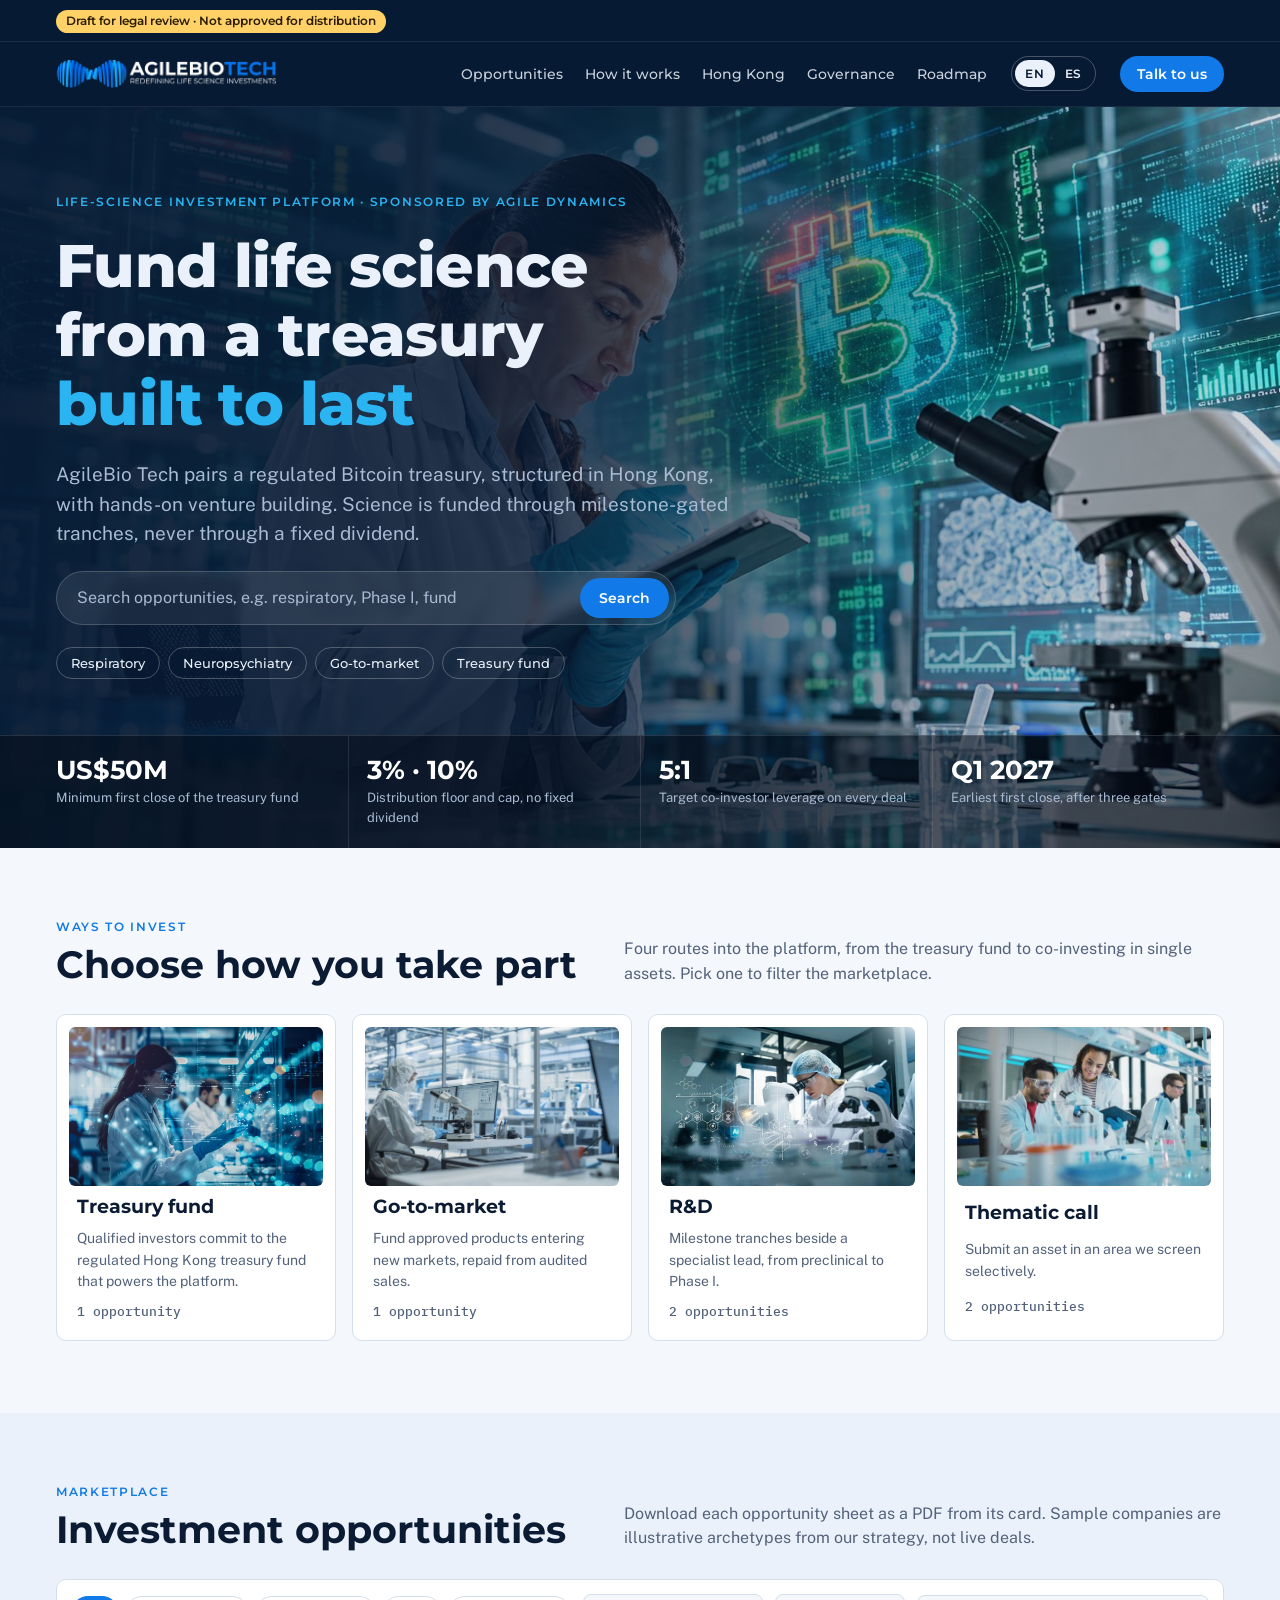
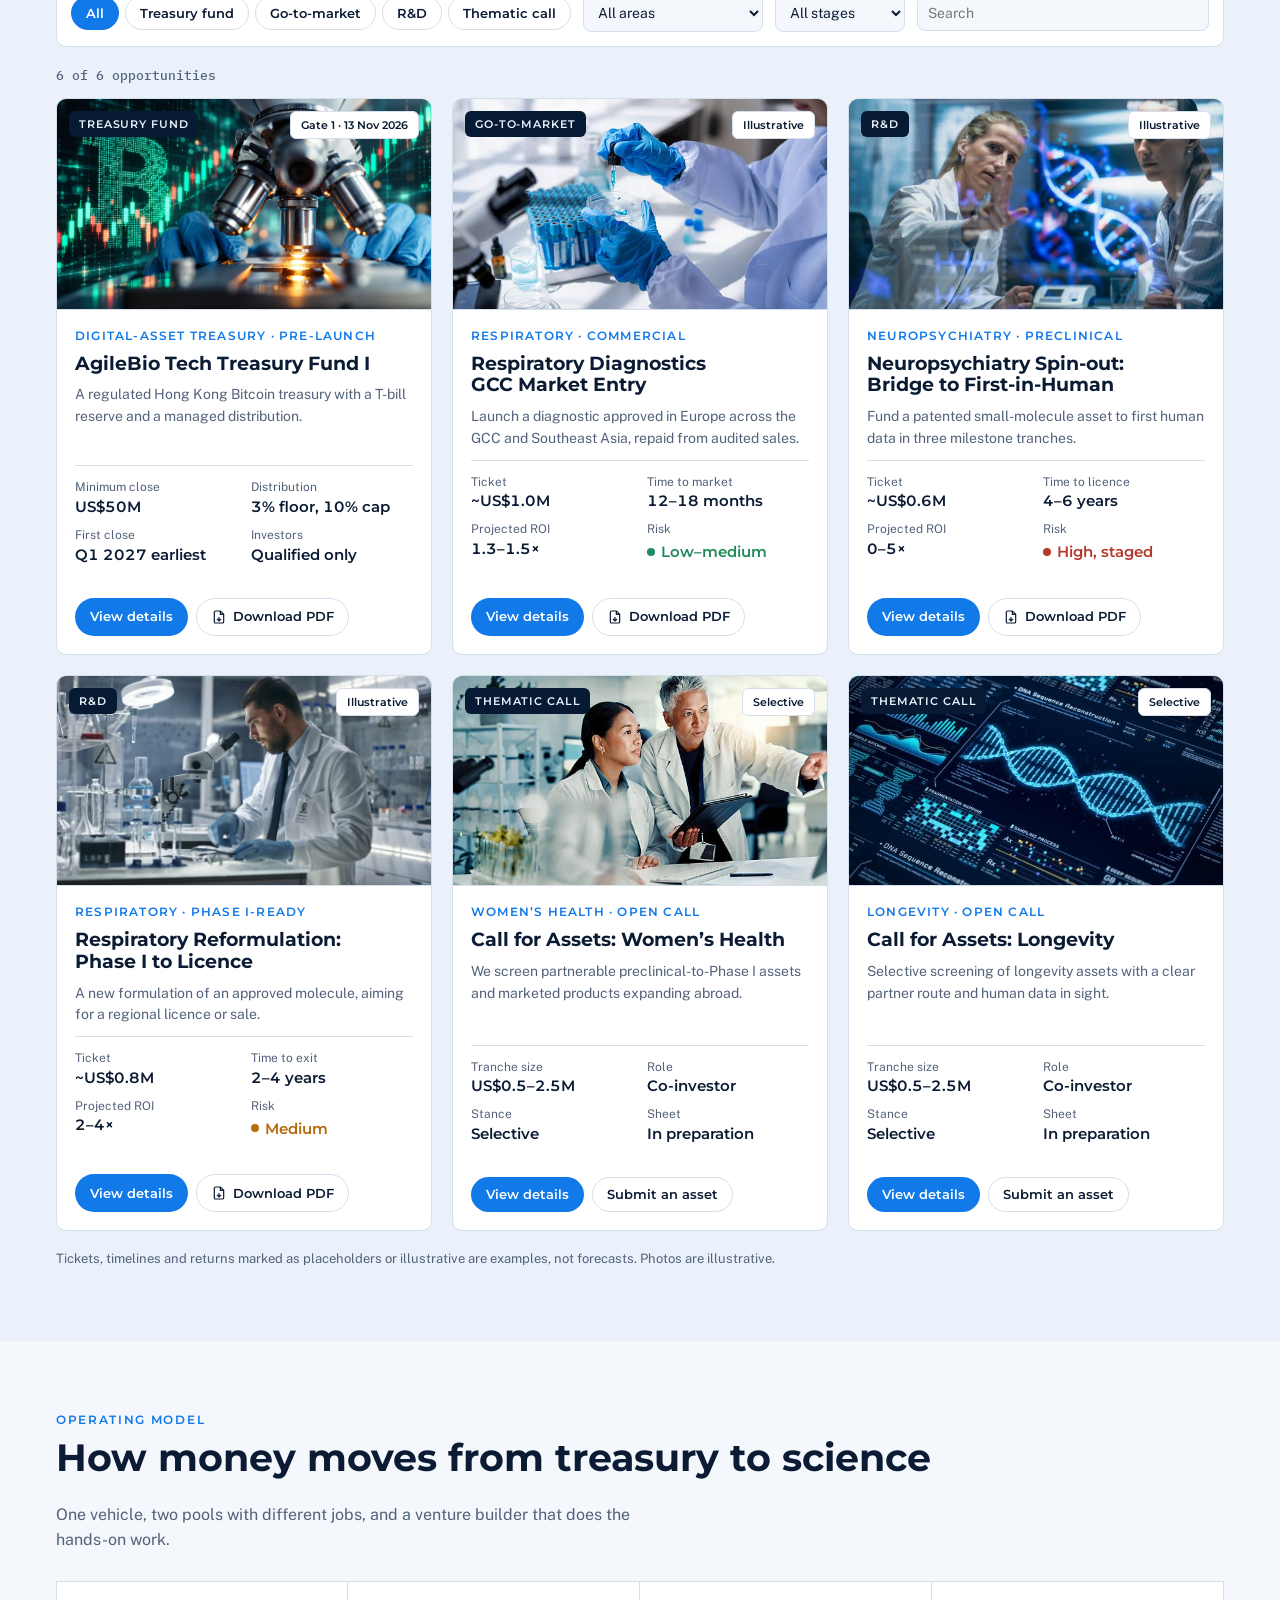
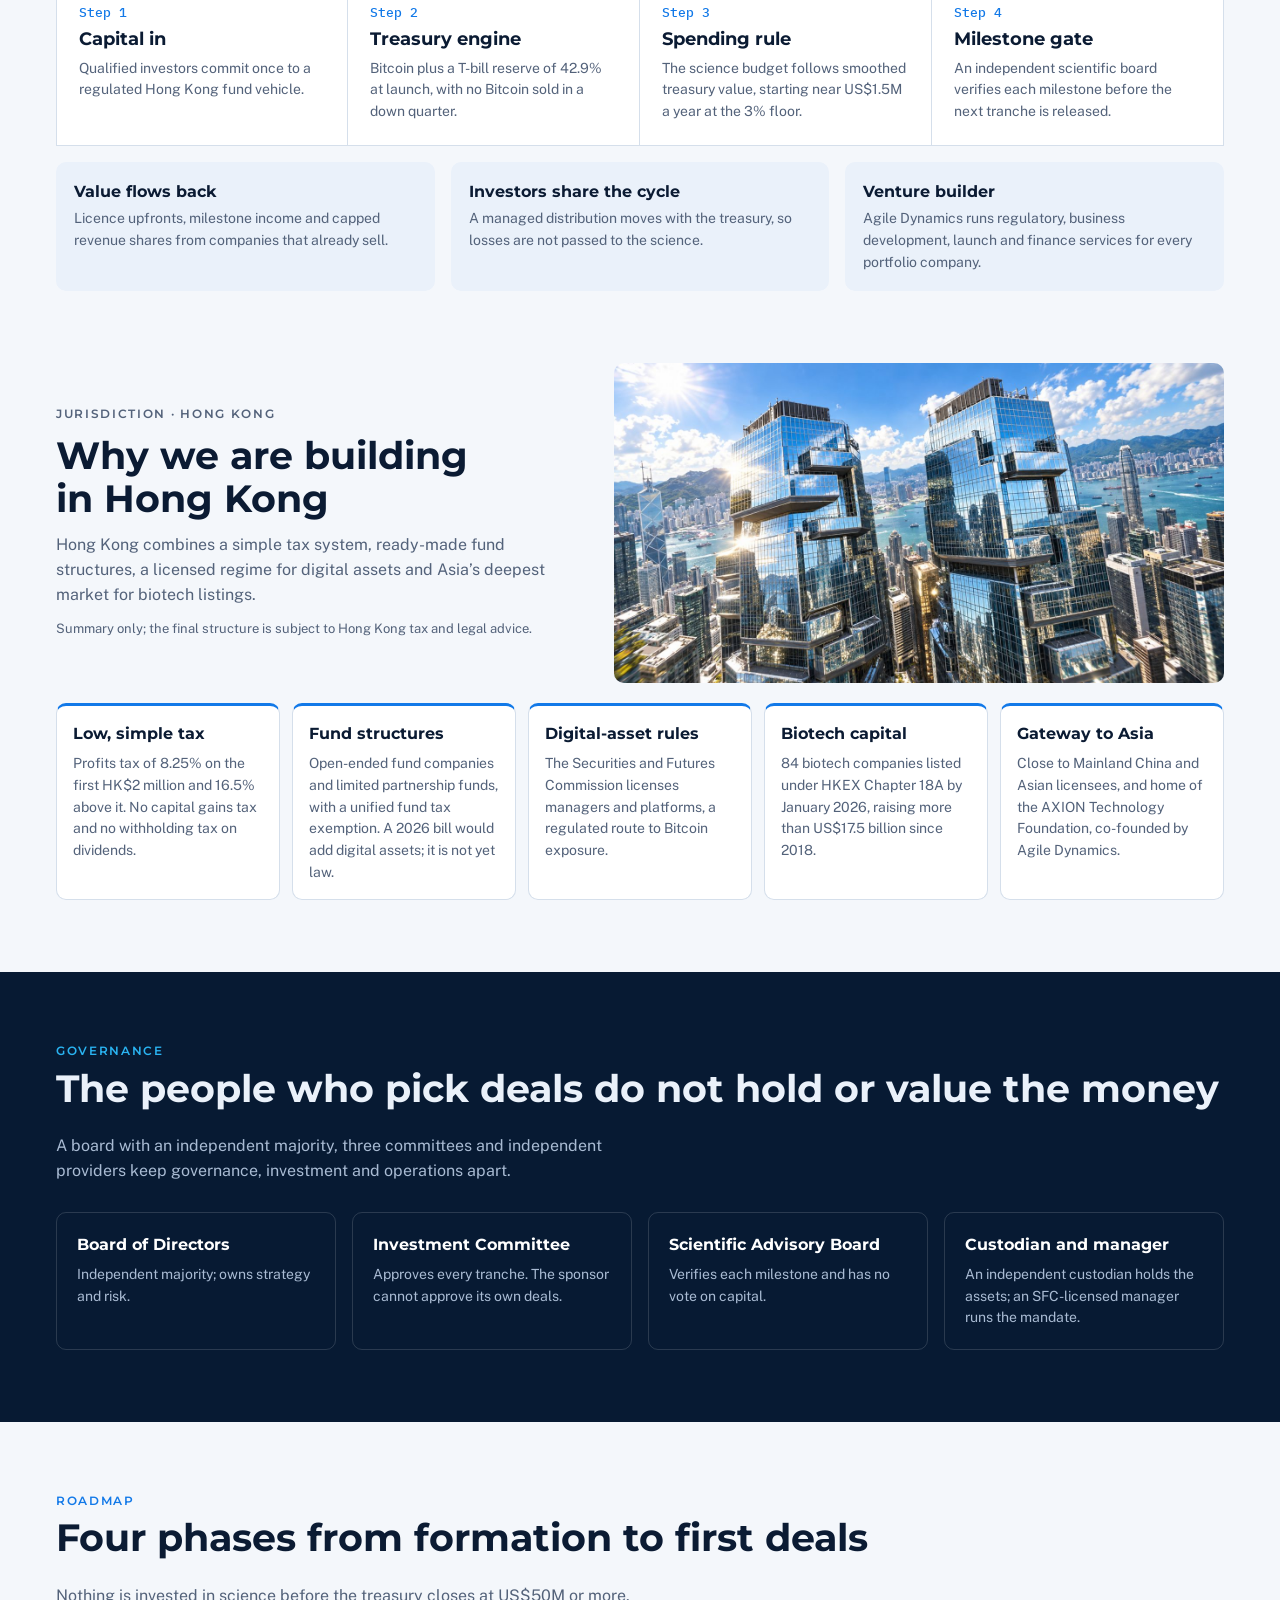
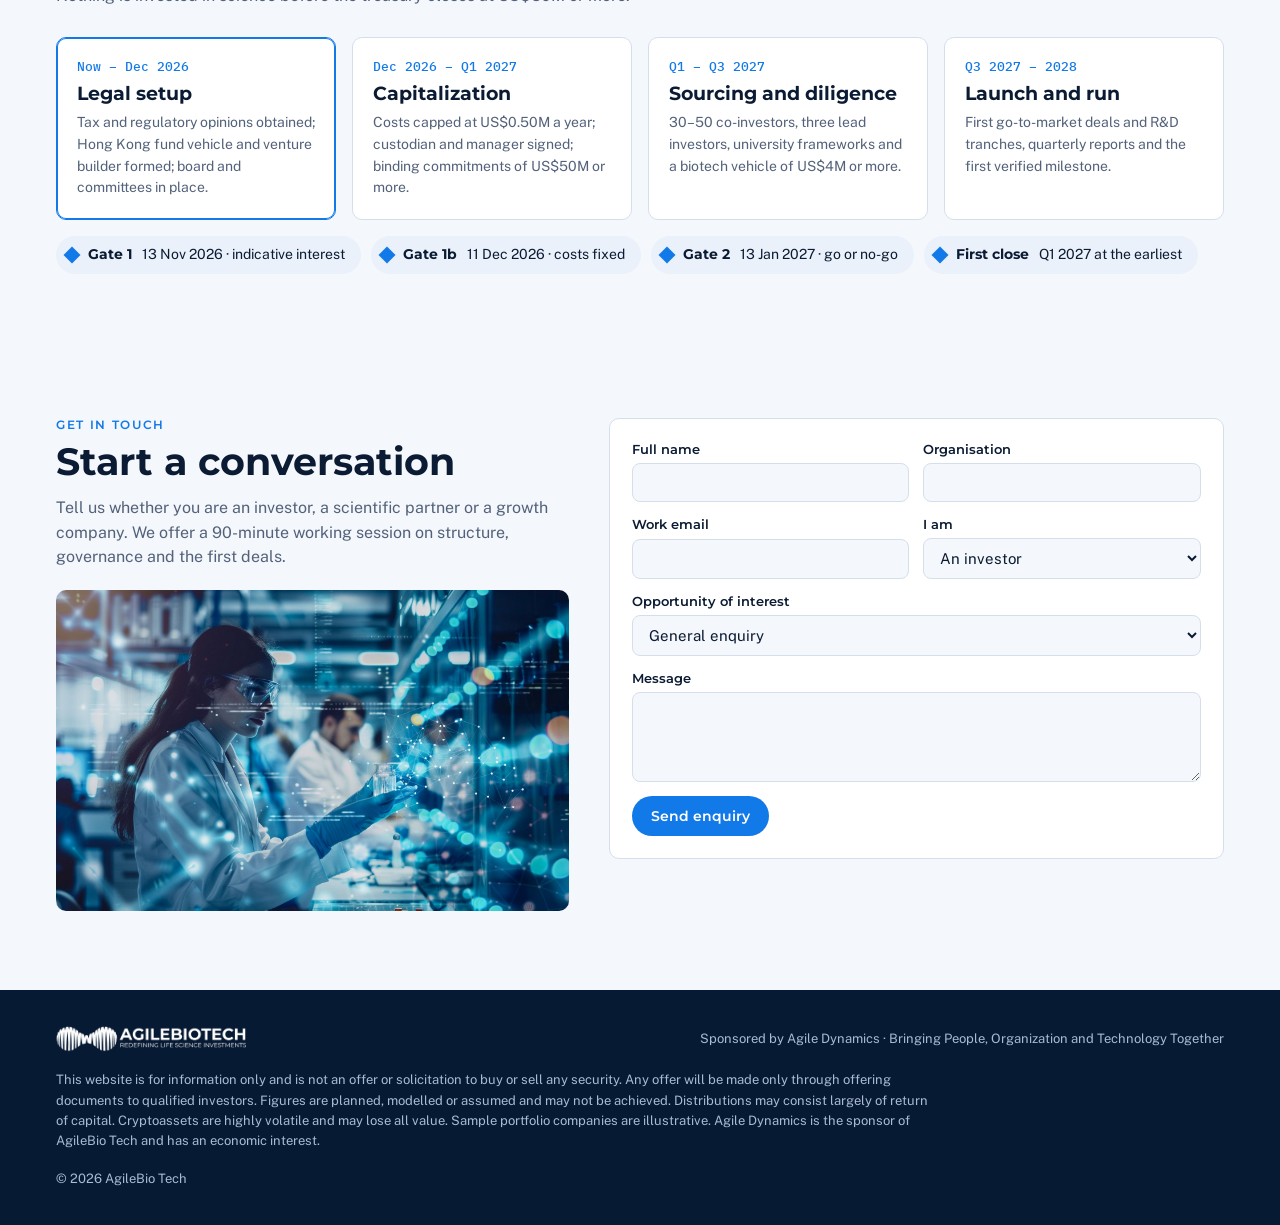
==== commit 4908b2a8: "Keep /biotech out of search and mark it as a draft The page promotes a fund and sample deals with pr" ====
--- a/biotech/index.html
+++ b/biotech/index.html
@@ -3,6 +3,8 @@
 <head>
 <meta charset="utf-8">
 <meta name="viewport" content="width=device-width,initial-scale=1,viewport-fit=cover">
+<!-- Draft financial promotion: keep out of search until legal sign-off. -->
+<meta name="robots" content="noindex, nofollow">
 <title>AgileBio Tech</title>
 <link rel="icon" type="image/png" href="/biotech/img/favicon.png">
 <link rel="apple-touch-icon" href="/biotech/img/apple-touch-icon.png">
@@ -206,6 +208,10 @@
 .contact .done{background:var(--surface-2);border-radius:8px;padding:12px;font-size:14px}
 @media (max-width:860px){.contact{grid-template-columns:1fr}.contact .row{grid-template-columns:1fr}}
 
+/* Draft notice (remove with the #draft-notice element after legal sign-off) */
+.draft-strip{background:var(--navy);border-bottom:1px solid rgba(255,255,255,.08);padding-block:8px}
+.draft-strip span{display:inline-block;background:#FFD166;color:#2B1D00;font:600 12px/1.4 var(--display);padding:3px 10px;border-radius:999px}
+
 footer{background:var(--navy);color:var(--navy-muted);font-size:13px}
 footer .wrap{padding-block:36px;display:grid;gap:18px}
 footer .fl{display:flex;flex-wrap:wrap;gap:20px;align-items:center;justify-content:space-between}
@@ -234,6 +240,9 @@
 </style>
 </head>
 <body>
+
+<!-- Remove this element once legal review has approved the page for publication. -->
+<div class="draft-strip" id="draft-notice" role="note"><div class="wrap"><span>Draft for legal review · Not approved for distribution</span></div></div>
 
 <header class="top">
   <div class="wrap">
@@ -505,6 +514,7 @@
   'Full name':'Nombre completo','Organisation':'Organización','Work email':'Correo profesional','I am':'Soy',
   'An investor':'Inversor','A scientific partner':'Socio científico','A growth company':'Empresa en crecimiento','A service provider':'Proveedor de servicios',
   'Opportunity of interest':'Oportunidad de interés','General enquiry':'Consulta general','Message':'Mensaje','Send enquiry':'Enviar consulta',
+  'Draft for legal review · Not approved for distribution':'Borrador para revisión legal · No aprobado para su distribución',
   'Sponsored by Agile Dynamics · Bringing People, Organization and Technology Together':'Patrocinado por Agile Dynamics · Bringing People, Organization and Technology Together',
   'This website is for information only and is not an offer or solicitation to buy or sell any security. Any offer will be made only through offering documents to qualified investors. Figures are planned, modelled or assumed and may not be achieved. Distributions may consist largely of return of capital. Cryptoassets are highly volatile and may lose all value. Sample portfolio companies are illustrative. Agile Dynamics is the sponsor of AgileBio Tech and has an economic interest.':
     'Este sitio web tiene fines exclusivamente informativos y no constituye una oferta ni una solicitud de compra o venta de ningún valor. Cualquier oferta se realizará únicamente mediante documentos de oferta dirigidos a inversores cualificados. Las cifras son planificadas, modelizadas o supuestas y pueden no alcanzarse. Las distribuciones pueden consistir en gran parte en devolución de capital. Los criptoactivos son muy volátiles y pueden perder todo su valor. Las empresas de la cartera de muestra son ilustrativas. Agile Dynamics es el patrocinador de AgileBio Tech y tiene un interés económico.',
